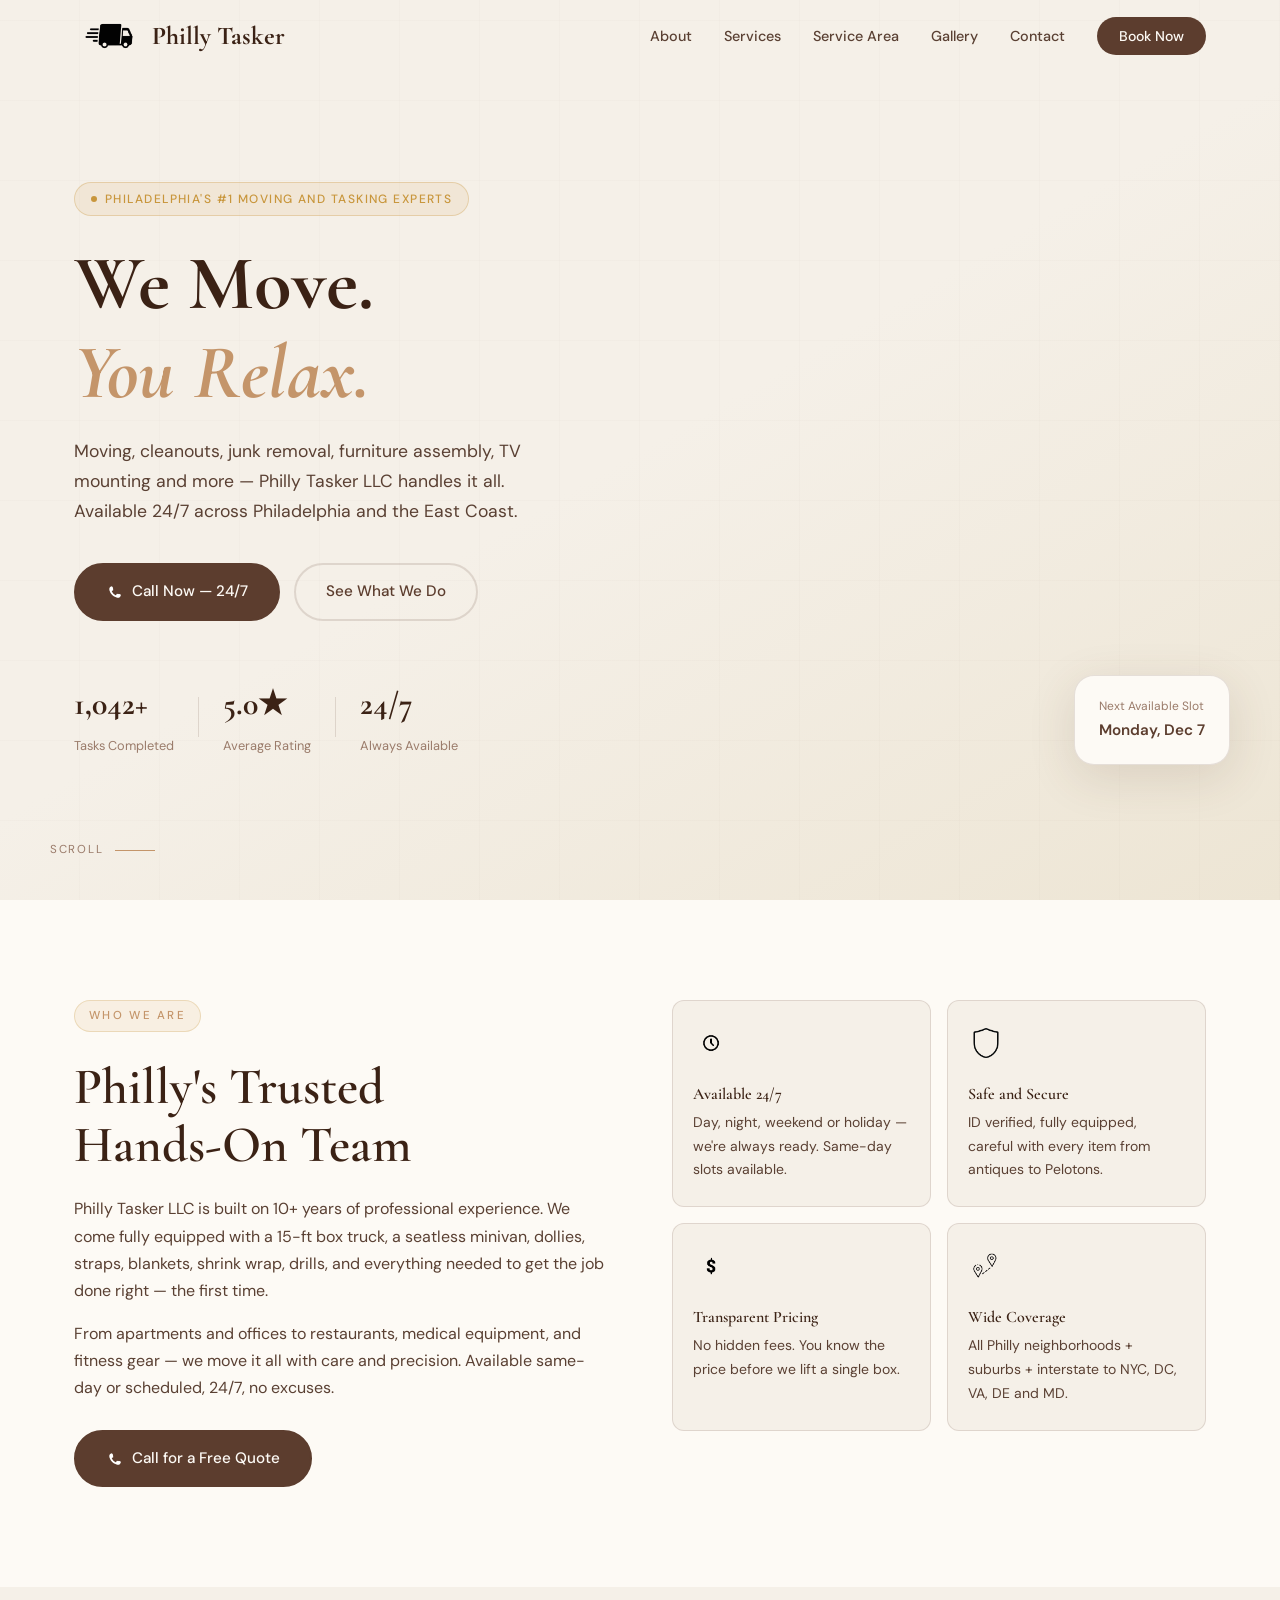
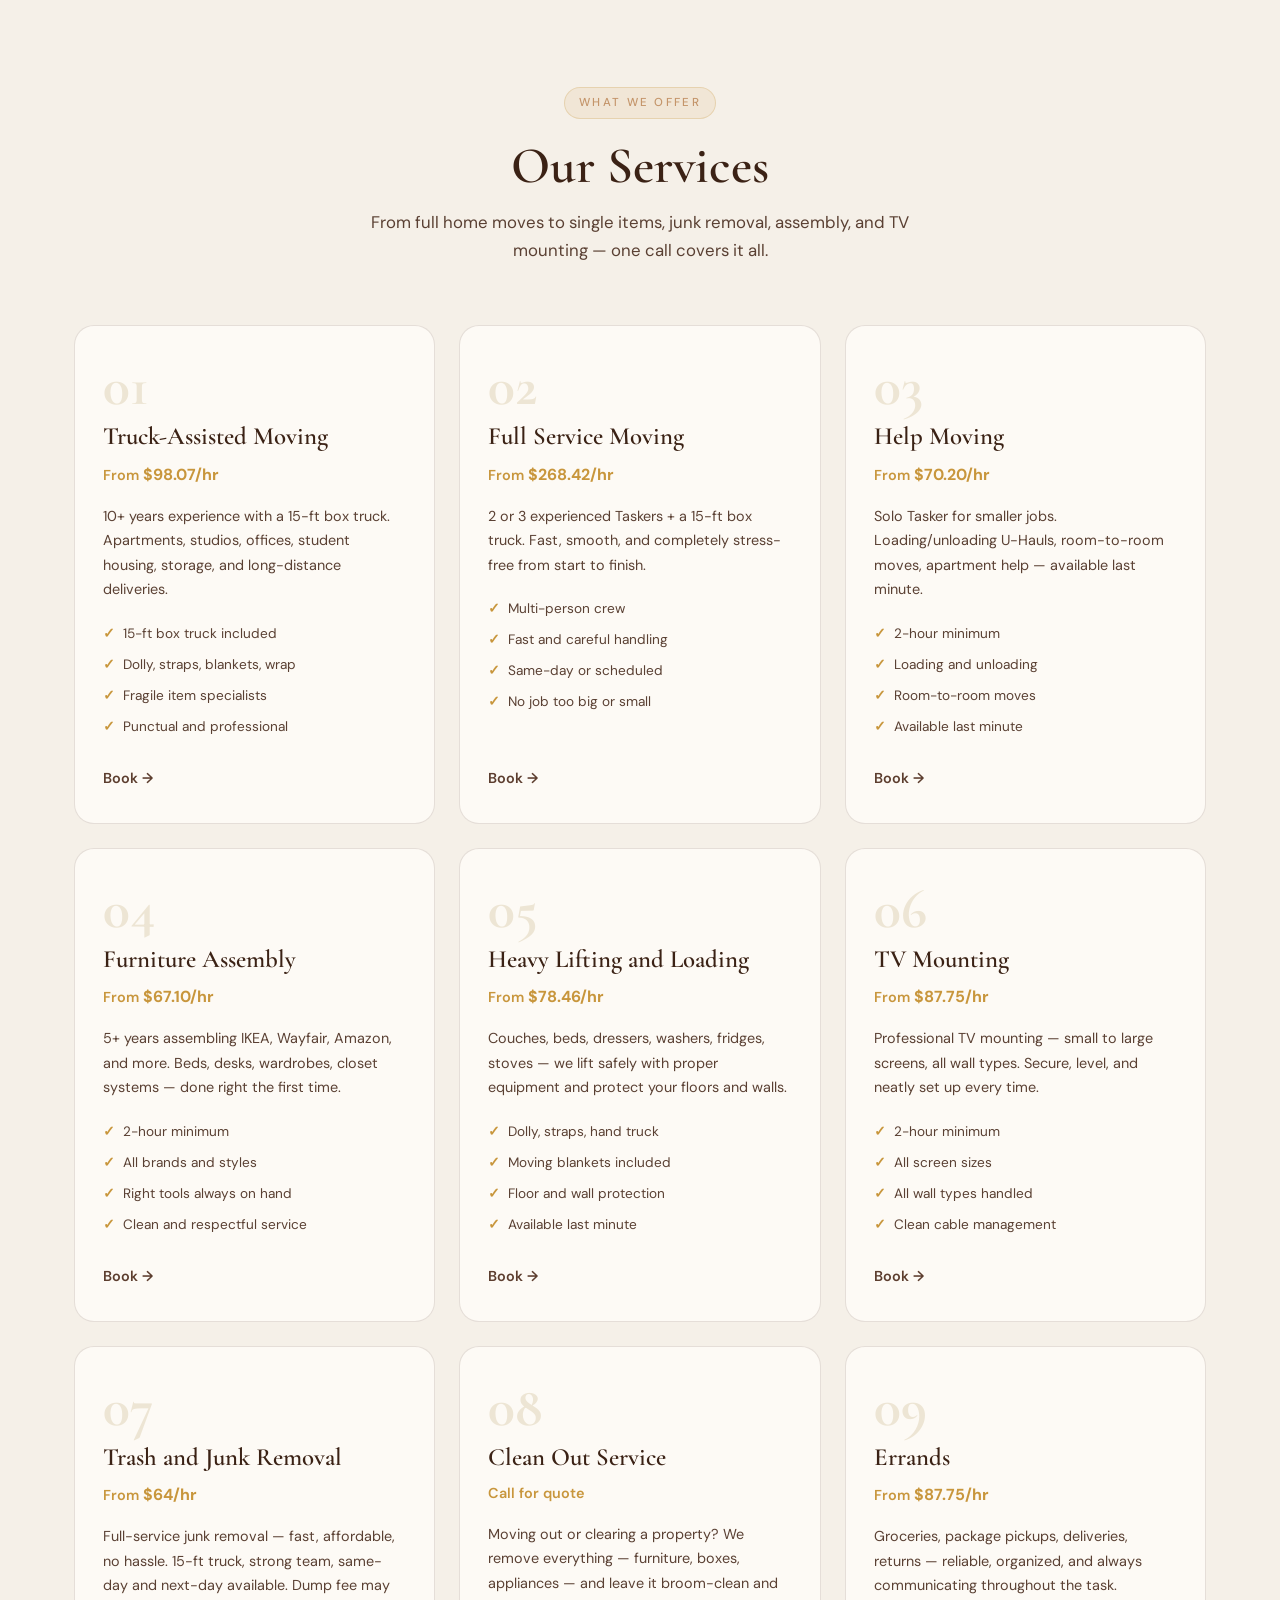
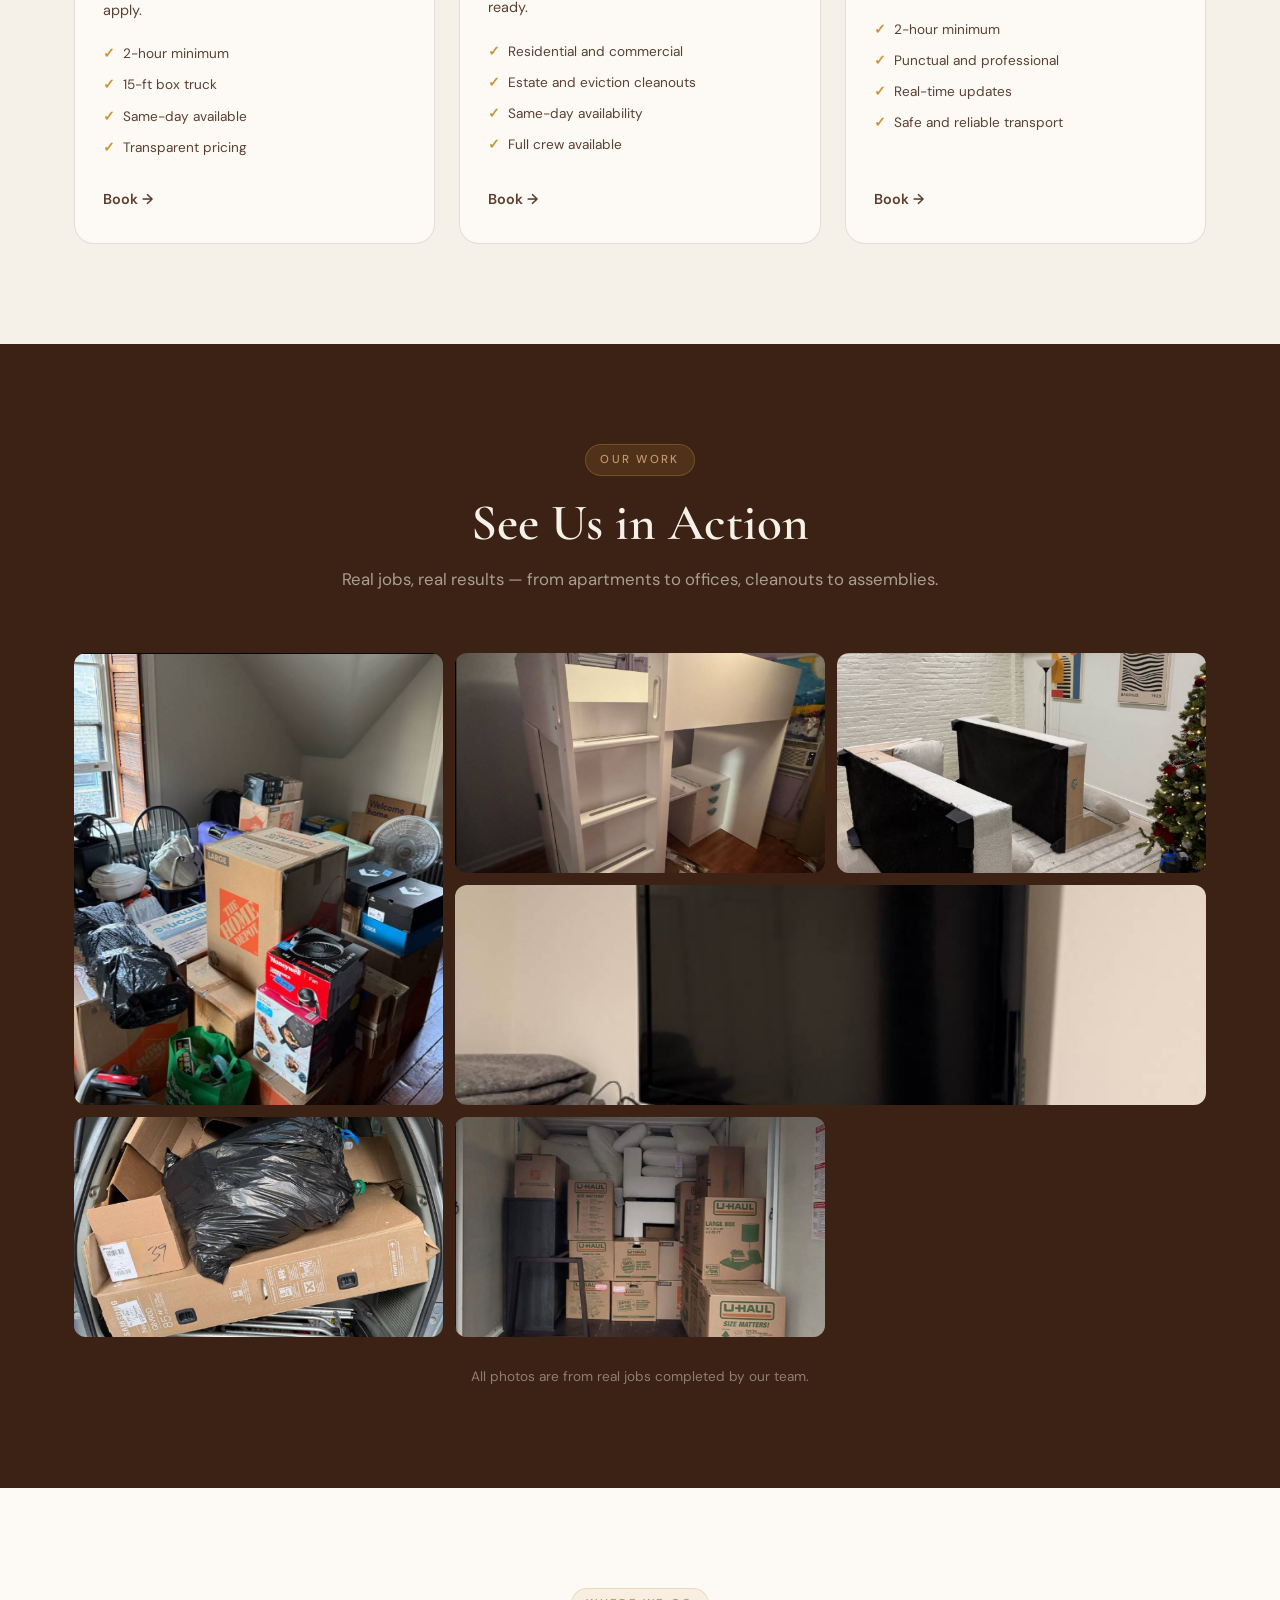
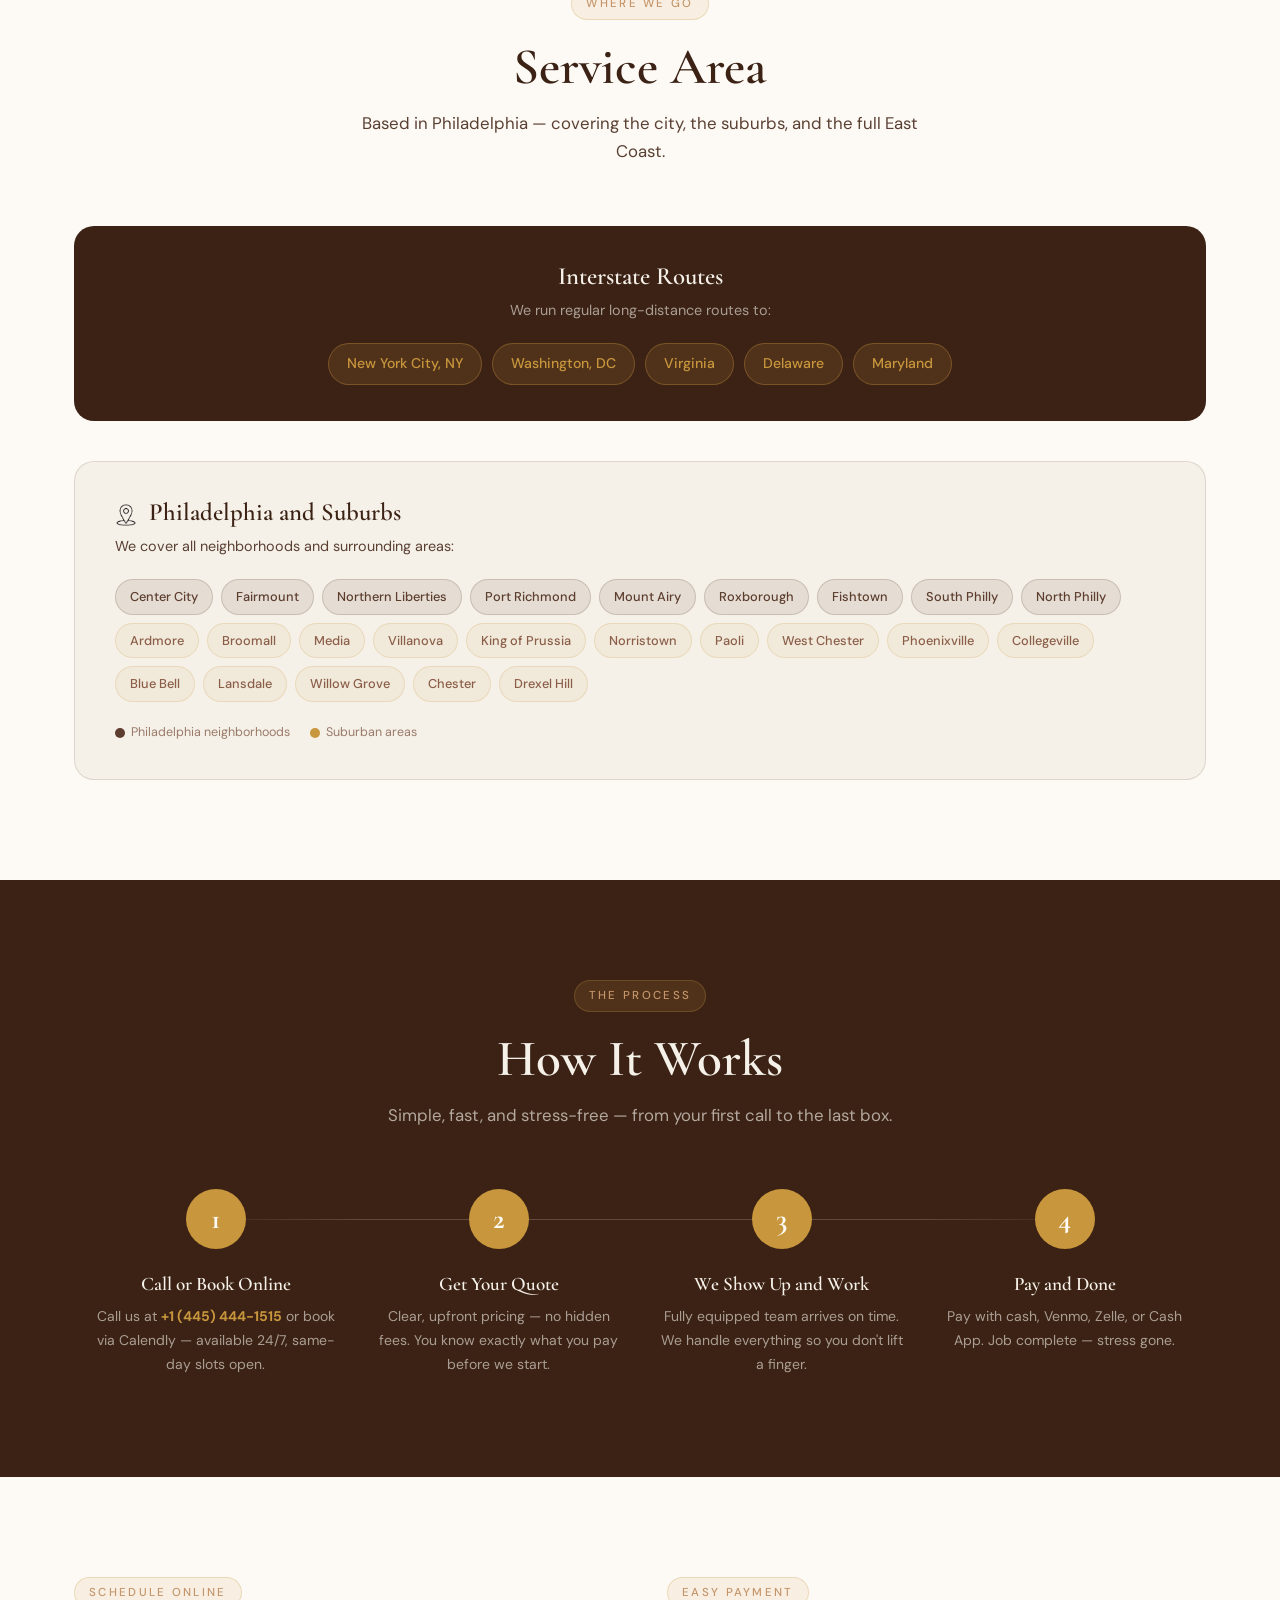
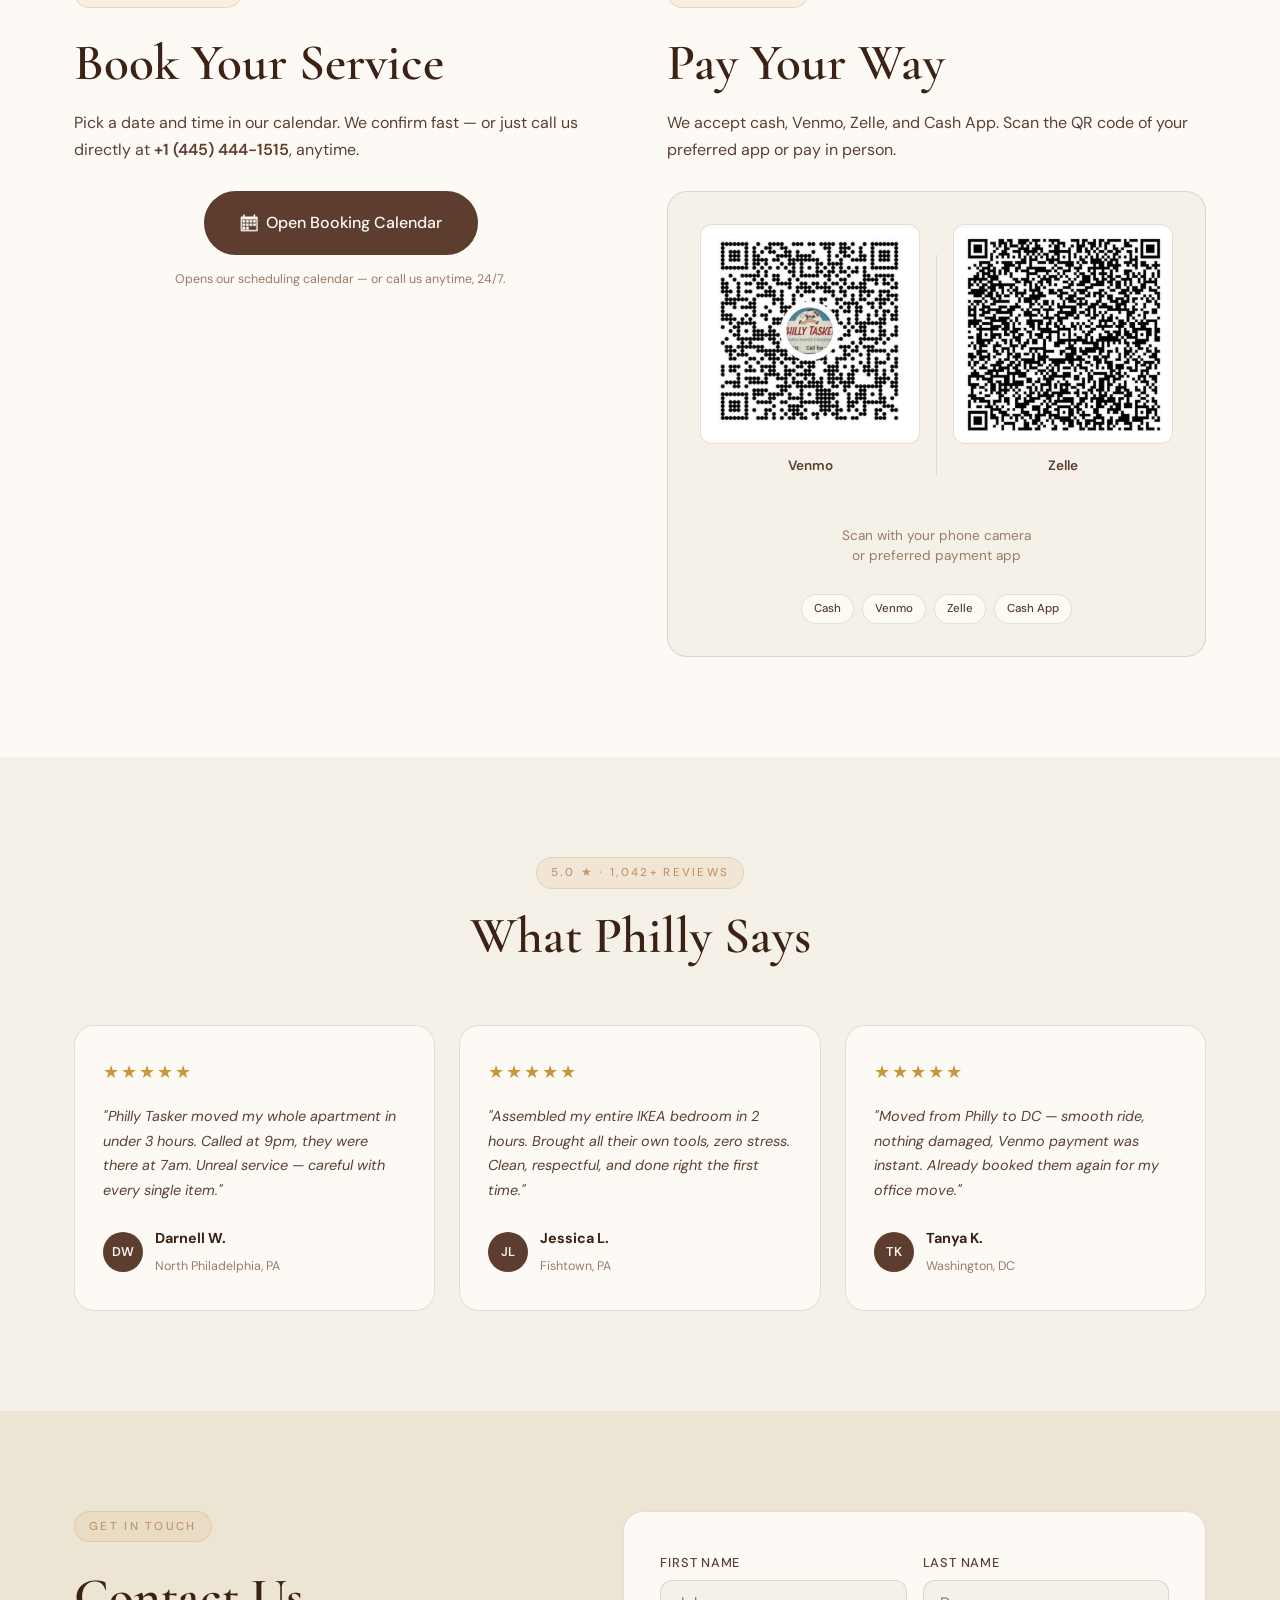
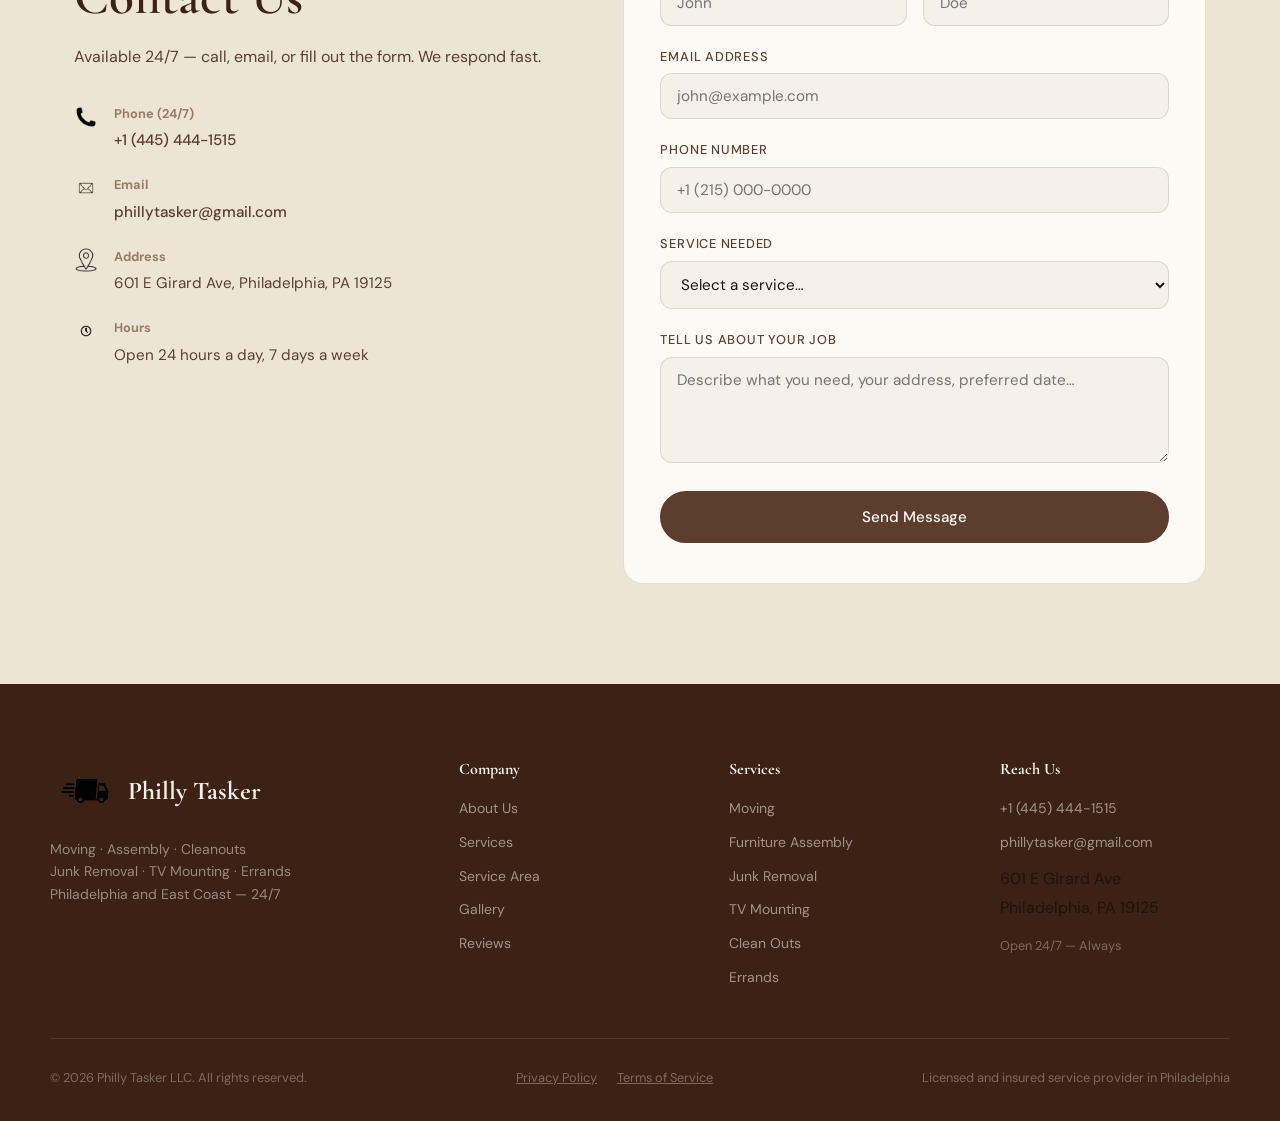
==== index.html @ 44529c7a "ajout du site" ====
<!DOCTYPE html>
<html lang="en">
<head>
  <meta charset="UTF-8" />
  <meta name="viewport" content="width=device-width, initial-scale=1.0" />

  <title>Philly Tasker LLC — Moving, Junk Removal, Assembly & Cleanouts | Philadelphia</title>

  <!-- SEO -->
  <meta name="description" content="Philly Tasker LLC provides reliable moving services, junk removal, furniture assembly, cleanouts, TV mounting and errands in Philadelphia and surrounding areas. Fast, affordable and available 24/7." />
  <meta name="keywords" content="Philadelphia moving service, junk removal, furniture assembly, movers Philadelphia, TV mounting, cleanouts, errand service, Philly Tasker" />
  <meta name="author" content="Philly Tasker LLC" />

  <!-- Mobile / SEO -->
  <meta name="robots" content="index, follow" />

  <!-- Open Graph (Facebook / WhatsApp / LinkedIn) -->
  <meta property="og:title" content="Philly Tasker LLC — Moving & Cleanout Services" />
  <meta property="og:description" content="Fast and reliable moving, junk removal, furniture assembly and cleanout services in Philadelphia. Book your service online." />
  <meta property="og:type" content="website" />
  <meta property="og:url" content="https://phillytasker.com" />
  <meta property="og:image" content="/img/preview.png" />

  <!-- Twitter Card -->
  <meta name="twitter:card" content="summary_large_image" />
  <meta name="twitter:title" content="Philly Tasker LLC — Moving Services" />
  <meta name="twitter:description" content="Book reliable moving and cleanout services in Philadelphia." />
  <meta name="twitter:image" content="/img/preview.png" />

  <!-- Favicon -->
  <link rel="icon" type="image/png" sizes="32x32" href="/img/favicon.png" />

  <!-- Fonts -->
  <link href="https://fonts.googleapis.com/css2?family=Cormorant+Garamond:wght@400;500;600;700&family=DM+Sans:wght@300;400;500&display=swap" rel="stylesheet" />

  <!-- CSS -->
  <link rel="stylesheet" href="style.css" />

  <!-- Preload (performance boost) -->
  <link rel="preload" href="style.css" as="style" />
</head>
<body>

  <!-- NAV -->
  <nav id="navbar">
    <div class="nav-inner">
      <a href="#hero" class="logo">
        <img src="/img/logo.png" alt="Philly Tasker" class="logo-img" />
        Philly Tasker
      </a>
      <ul class="nav-links">
        <li><a href="#about">About</a></li>
        <li><a href="#services">Services</a></li>
        <li><a href="#area">Service Area</a></li>
        <li><a href="#gallery">Gallery</a></li>
        <li><a href="#contact">Contact</a></li>
        <li><a href="#booking" class="btn-nav">Book Now</a></li>
      </ul>
      <button class="hamburger" id="hamburger" aria-label="Menu">
        <span></span><span></span><span></span>
      </button>
    </div>
    <div class="mobile-menu" id="mobileMenu">
      <a href="#about">About</a>
      <a href="#services">Services</a>
      <a href="#area">Service Area</a>
      <a href="#gallery">Gallery</a>
      <a href="#contact">Contact</a>
      <a href="#booking" class="btn-nav">Book Now</a>
    </div>
  </nav>

  <!-- HERO -->
  <section id="hero">
    <div class="hero-bg-lines"></div>
    <div class="hero-content">
      <span class="hero-badge">Philadelphia's #1 Moving and Tasking Experts</span>
      <h1>We Move.<br /><em>You Relax.</em></h1>
      <p class="hero-sub">Moving, cleanouts, junk removal, furniture assembly, TV mounting and more — Philly Tasker LLC handles it all. Available 24/7 across Philadelphia and the East Coast.</p>
      <div class="hero-cta">
        <a href="tel:+14454441515" class="btn-primary">
          <img src="/img/phone.png" alt="Phone" class="btn-icon" />
          Call Now — 24/7
        </a>
        <a href="#services" class="btn-ghost">See What We Do</a>
      </div>
      <div class="hero-stats">
        <div class="stat">
          <strong>1,042+</strong>
          <span>Tasks Completed</span>
        </div>
        <div class="stat-sep"></div>
        <div class="stat">
          <strong>5.0★</strong>
          <span>Average Rating</span>
        </div>
        <div class="stat-sep"></div>
        <div class="stat">
          <strong>24/7</strong>
          <span>Always Available</span>
        </div>
      </div>
    </div>
    <div class="hero-visual">
      <div class="truck-card">
        <div class="truck-info">
          <p class="truck-label">Next Available Slot</p>
          <p class="truck-date" id="nextSlot">Loading…</p>
        </div>
      </div>
    </div>
    <div class="hero-scroll">
      <span>Scroll</span>
      <div class="scroll-line"></div>
    </div>
  </section>

  <!-- ABOUT -->
  <section id="about">
    <div class="container">
      <div class="about-grid">
        <div class="about-text reveal">
          <span class="section-label">Who We Are</span>
          <h2>Philly's Trusted<br />Hands-On Team</h2>
          <p>Philly Tasker LLC is built on 10+ years of professional experience. We come fully equipped with a 15-ft box truck, a seatless minivan, dollies, straps, blankets, shrink wrap, drills, and everything needed to get the job done right — the first time.</p>
          <p>From apartments and offices to restaurants, medical equipment, and fitness gear — we move it all with care and precision. Available same-day or scheduled, 24/7, no excuses.</p>
          <a href="tel:+14454441515" class="btn-primary">
            <img src="/img/phone.png" alt="Phone" class="btn-icon" />
            Call for a Free Quote
          </a>
        </div>
        <div class="about-cards reveal">
          <div class="about-card">
            <div class="ac-icon">
              <img src="/img/time.png" alt="Available 24/7" class="ac-icon-img" />
            </div>
            <h4>Available 24/7</h4>
            <p>Day, night, weekend or holiday — we're always ready. Same-day slots available.</p>
          </div>
          <div class="about-card">
            <div class="ac-icon">
              <img src="/img/securite.png" alt="Safe & Secure" class="ac-icon-img" />
            </div>
            <h4>Safe and Secure</h4>
            <p>ID verified, fully equipped, careful with every item from antiques to Pelotons.</p>
          </div>
          <div class="about-card">
            <div class="ac-icon">
              <img src="/img/money.png" alt="Fair Pricing" class="ac-icon-img" />
            </div>
            <h4>Transparent Pricing</h4>
            <p>No hidden fees. You know the price before we lift a single box.</p>
          </div>
          <div class="about-card">
            <div class="ac-icon">
              <img src="/img/map.png" alt="Service Area" class="ac-icon-img" />
            </div>
            <h4>Wide Coverage</h4>
            <p>All Philly neighborhoods + suburbs + interstate to NYC, DC, VA, DE and MD.</p>
          </div>
        </div>
      </div>
    </div>
  </section>

  <!-- SERVICES -->
  <section id="services">
    <div class="container">
      <div class="section-header reveal">
        <span class="section-label">What We Offer</span>
        <h2>Our Services</h2>
        <p>From full home moves to single items, junk removal, assembly, and TV mounting — one call covers it all.</p>
      </div>
      <div class="services-grid">

        <div class="service-card reveal">
          <div class="sc-num">01</div>
          <h3>Truck-Assisted Moving</h3>
          <p class="sc-price">From <strong>$98.07/hr</strong></p>
          <p>10+ years experience with a 15-ft box truck. Apartments, studios, offices, student housing, storage, and long-distance deliveries.</p>
          <ul>
            <li>15-ft box truck included</li>
            <li>Dolly, straps, blankets, wrap</li>
            <li>Fragile item specialists</li>
            <li>Punctual and professional</li>
          </ul>
          <a href="#booking" class="service-link">Book →</a>
        </div>

        <div class="service-card reveal">
          <div class="sc-num">02</div>
          <h3>Full Service Moving</h3>
          <p class="sc-price">From <strong>$268.42/hr</strong></p>
          <p>2 or 3 experienced Taskers + a 15-ft box truck. Fast, smooth, and completely stress-free from start to finish.</p>
          <ul>
            <li>Multi-person crew</li>
            <li>Fast and careful handling</li>
            <li>Same-day or scheduled</li>
            <li>No job too big or small</li>
          </ul>
          <a href="#booking" class="service-link">Book →</a>
        </div>

        <div class="service-card reveal">
          <div class="sc-num">03</div>
          <h3>Help Moving</h3>
          <p class="sc-price">From <strong>$70.20/hr</strong></p>
          <p>Solo Tasker for smaller jobs. Loading/unloading U-Hauls, room-to-room moves, apartment help — available last minute.</p>
          <ul>
            <li>2-hour minimum</li>
            <li>Loading and unloading</li>
            <li>Room-to-room moves</li>
            <li>Available last minute</li>
          </ul>
          <a href="#booking" class="service-link">Book →</a>
        </div>

        <div class="service-card reveal">
          <div class="sc-num">04</div>
          <h3>Furniture Assembly</h3>
          <p class="sc-price">From <strong>$67.10/hr</strong></p>
          <p>5+ years assembling IKEA, Wayfair, Amazon, and more. Beds, desks, wardrobes, closet systems — done right the first time.</p>
          <ul>
            <li>2-hour minimum</li>
            <li>All brands and styles</li>
            <li>Right tools always on hand</li>
            <li>Clean and respectful service</li>
          </ul>
          <a href="#booking" class="service-link">Book →</a>
        </div>

        <div class="service-card reveal">
          <div class="sc-num">05</div>
          <h3>Heavy Lifting and Loading</h3>
          <p class="sc-price">From <strong>$78.46/hr</strong></p>
          <p>Couches, beds, dressers, washers, fridges, stoves — we lift safely with proper equipment and protect your floors and walls.</p>
          <ul>
            <li>Dolly, straps, hand truck</li>
            <li>Moving blankets included</li>
            <li>Floor and wall protection</li>
            <li>Available last minute</li>
          </ul>
          <a href="#booking" class="service-link">Book →</a>
        </div>

        <div class="service-card reveal">
          <div class="sc-num">06</div>
          <h3>TV Mounting</h3>
          <p class="sc-price">From <strong>$87.75/hr</strong></p>
          <p>Professional TV mounting — small to large screens, all wall types. Secure, level, and neatly set up every time.</p>
          <ul>
            <li>2-hour minimum</li>
            <li>All screen sizes</li>
            <li>All wall types handled</li>
            <li>Clean cable management</li>
          </ul>
          <a href="#booking" class="service-link">Book →</a>
        </div>

        <div class="service-card reveal">
          <div class="sc-num">07</div>
          <h3>Trash and Junk Removal</h3>
          <p class="sc-price">From <strong>$64/hr</strong></p>
          <p>Full-service junk removal — fast, affordable, no hassle. 15-ft truck, strong team, same-day and next-day available. Dump fee may apply.</p>
          <ul>
            <li>2-hour minimum</li>
            <li>15-ft box truck</li>
            <li>Same-day available</li>
            <li>Transparent pricing</li>
          </ul>
          <a href="#booking" class="service-link">Book →</a>
        </div>

        <div class="service-card reveal">
          <div class="sc-num">08</div>
          <h3>Clean Out Service</h3>
          <p class="sc-price">Call for quote</p>
          <p>Moving out or clearing a property? We remove everything — furniture, boxes, appliances — and leave it broom-clean and ready.</p>
          <ul>
            <li>Residential and commercial</li>
            <li>Estate and eviction cleanouts</li>
            <li>Same-day availability</li>
            <li>Full crew available</li>
          </ul>
          <a href="#booking" class="service-link">Book →</a>
        </div>

        <div class="service-card reveal">
          <div class="sc-num">09</div>
          <h3>Errands</h3>
          <p class="sc-price">From <strong>$87.75/hr</strong></p>
          <p>Groceries, package pickups, deliveries, returns — reliable, organized, and always communicating throughout the task.</p>
          <ul>
            <li>2-hour minimum</li>
            <li>Punctual and professional</li>
            <li>Real-time updates</li>
            <li>Safe and reliable transport</li>
          </ul>
          <a href="#booking" class="service-link">Book →</a>
        </div>

      </div>
    </div>
  </section>

  <!-- GALLERY -->
  <section id="gallery">
    <div class="container">
      <div class="section-header reveal">
        <span class="section-label">Our Work</span>
        <h2>See Us in Action</h2>
        <p>Real jobs, real results — from apartments to offices, cleanouts to assemblies.</p>
      </div>
      <div class="gallery-grid">
        <div class="gallery-item reveal tall">
          <img src="/img/home.png" alt="Full Home Move" loading="lazy" />
          <div class="gallery-overlay"><span>Full Home Move</span></div>
        </div>
        <div class="gallery-item reveal">
          <img src="/img/ass.png" alt="Furniture Assembly" loading="lazy" />
          <div class="gallery-overlay"><span>Furniture Assembly</span></div>
        </div>
        <div class="gallery-item reveal">
          <img src="/img/boxmove.png" alt="Junk Removal" loading="lazy" />
          <div class="gallery-overlay"><span>Furniture Assembly</span></div>
        </div>
        <div class="gallery-item reveal wide">
          <img src="/img/tv.png" alt="Box Truck Move" loading="lazy" />
          <div class="gallery-overlay"><span>TV Mounting</span></div>
        </div>
        <div class="gallery-item reveal">
          <img src="/img/move.png" alt="TV Mounting" loading="lazy" />
          <div class="gallery-overlay"><span>Junk Removal</span></div>
        </div>
        <div class="gallery-item reveal">
          <img src="/img/box2.png" alt="Clean Out" loading="lazy" />
          <div class="gallery-overlay"><span>Full Home Move</span></div>
        </div>
      </div>
      <p class="gallery-note reveal">All photos are from real jobs completed by our team.</p>
    </div>
  </section>

  <!-- SERVICE AREA -->
  <section id="area">
    <div class="container">
      <div class="section-header reveal">
        <span class="section-label">Where We Go</span>
        <h2>Service Area</h2>
        <p>Based in Philadelphia — covering the city, the suburbs, and the full East Coast.</p>
      </div>

      <!-- Interstate -->
      <div class="area-top reveal">
        <div class="area-interstate">
          <h3>Interstate Routes</h3>
          <p>We run regular long-distance routes to:</p>
          <div class="interstate-badges">
            <span class="ibadge">
              New York City, NY
            </span>
            <span class="ibadge">
              Washington, DC
            </span>
            <span class="ibadge">
              Virginia
            </span>
            <span class="ibadge">
              Delaware
            </span>
            <span class="ibadge">
              Maryland
            </span>
          </div>
        </div>
      </div>

      <!-- Local area -->
      <div class="area-local reveal">
        <h3>
          <img src="/img/local.png" alt="Philadelphia" class="area-local-icon" />
          Philadelphia and Suburbs
        </h3>
        <p>We cover all neighborhoods and surrounding areas:</p>
        <div class="area-tags">
          <span class="atag philly">Center City</span>
          <span class="atag philly">Fairmount</span>
          <span class="atag philly">Northern Liberties</span>
          <span class="atag philly">Port Richmond</span>
          <span class="atag philly">Mount Airy</span>
          <span class="atag philly">Roxborough</span>
          <span class="atag philly">Fishtown</span>
          <span class="atag philly">South Philly</span>
          <span class="atag philly">North Philly</span>
          <span class="atag suburb">Ardmore</span>
          <span class="atag suburb">Broomall</span>
          <span class="atag suburb">Media</span>
          <span class="atag suburb">Villanova</span>
          <span class="atag suburb">King of Prussia</span>
          <span class="atag suburb">Norristown</span>
          <span class="atag suburb">Paoli</span>
          <span class="atag suburb">West Chester</span>
          <span class="atag suburb">Phoenixville</span>
          <span class="atag suburb">Collegeville</span>
          <span class="atag suburb">Blue Bell</span>
          <span class="atag suburb">Lansdale</span>
          <span class="atag suburb">Willow Grove</span>
          <span class="atag suburb">Chester</span>
          <span class="atag suburb">Drexel Hill</span>
        </div>
        <div class="area-legend">
          <span><span class="dot philly"></span> Philadelphia neighborhoods</span>
          <span><span class="dot suburb"></span> Suburban areas</span>
        </div>
      </div>

    </div>
  </section>

  <!-- HOW IT WORKS -->
  <section id="how">
    <div class="container">
      <div class="section-header reveal">
        <span class="section-label">The Process</span>
        <h2>How It Works</h2>
        <p>Simple, fast, and stress-free — from your first call to the last box.</p>
      </div>
      <div class="steps">
        <div class="step reveal">
          <div class="step-num">1</div>
          <h4>Call or Book Online</h4>
          <p>Call us at <strong style="color:var(--gold);">+1 (445) 444-1515</strong> or book via Calendly — available 24/7, same-day slots open.</p>
        </div>
        <div class="step reveal">
          <div class="step-num">2</div>
          <h4>Get Your Quote</h4>
          <p>Clear, upfront pricing — no hidden fees. You know exactly what you pay before we start.</p>
        </div>
        <div class="step reveal">
          <div class="step-num">3</div>
          <h4>We Show Up and Work</h4>
          <p>Fully equipped team arrives on time. We handle everything so you don't lift a finger.</p>
        </div>
        <div class="step reveal">
          <div class="step-num">4</div>
          <h4>Pay and Done</h4>
          <p>Pay with cash, Venmo, Zelle, or Cash App. Job complete — stress gone.</p>
        </div>
      </div>
    </div>
  </section>

  <!-- BOOKING -->
  <section id="booking">
    <div class="container">
      <div class="booking-grid">
        <div class="booking-block reveal">
          <span class="section-label">Schedule Online</span>
          <h2>Book Your Service</h2>
          <p>Pick a date and time in our calendar. We confirm fast — or just call us directly at <a href="tel:+14454441515" style="color:var(--brown);font-weight:600;">+1 (445) 444-1515</a>, anytime.</p>
          <div class="calendly-wrapper">
            <a href="https://calendly.com/phillytasker" target="_blank" class="btn-primary calendly-btn">
              <img src="/img/calender.png" alt="Calendar" class="btn-icon" />
              Open Booking Calendar
            </a>
            <p class="calendly-note">Opens our scheduling calendar — or call us anytime, 24/7.</p>
          </div>
        </div>
        <div class="booking-block reveal">
          <span class="section-label">Easy Payment</span>
          <h2>Pay Your Way</h2>
          <p>We accept cash, Venmo, Zelle, and Cash App. Scan the QR code of your preferred app or pay in person.</p>
          <div class="qr-card">
            <div class="qr-double">
              <div class="qr-item">
                <div class="qr-placeholder">
                  <img src="/img/qrcode1.png" alt="Venmo QR Code" />
                </div>
                <p class="qr-label">Venmo</p>
              </div>
              <div class="qr-divider"></div>
              <div class="qr-item">
                <div class="qr-placeholder">
                  <img src="/img/qrcode2.png" alt="Zelle QR Code" />
                </div>
                <p class="qr-label">Zelle</p>
              </div>
            </div>
            <p class="qr-caption">Scan with your phone camera<br />or preferred payment app</p>
            <div class="payment-icons">
              <span class="pi">Cash</span>
              <span class="pi">Venmo</span>
              <span class="pi">Zelle</span>
              <span class="pi">Cash App</span>
            </div>
          </div>
        </div>
      </div>
    </div>
  </section>

  <!-- TESTIMONIALS -->
  <section id="testimonials">
    <div class="container">
      <div class="section-header reveal">
        <span class="section-label">5.0 ★ · 1,042+ Reviews</span>
        <h2>What Philly Says</h2>
      </div>
      <div class="testi-grid">
        <div class="testi-card reveal">
          <div class="stars">★★★★★</div>
          <p>"Philly Tasker moved my whole apartment in under 3 hours. Called at 9pm, they were there at 7am. Unreal service — careful with every single item."</p>
          <div class="testi-author">
            <div class="avatar">DW</div>
            <div><strong>Darnell W.</strong><span>North Philadelphia, PA</span></div>
          </div>
        </div>
        <div class="testi-card reveal">
          <div class="stars">★★★★★</div>
          <p>"Assembled my entire IKEA bedroom in 2 hours. Brought all their own tools, zero stress. Clean, respectful, and done right the first time."</p>
          <div class="testi-author">
            <div class="avatar">JL</div>
            <div><strong>Jessica L.</strong><span>Fishtown, PA</span></div>
          </div>
        </div>
        <div class="testi-card reveal">
          <div class="stars">★★★★★</div>
          <p>"Moved from Philly to DC — smooth ride, nothing damaged, Venmo payment was instant. Already booked them again for my office move."</p>
          <div class="testi-author">
            <div class="avatar">TK</div>
            <div><strong>Tanya K.</strong><span>Washington, DC</span></div>
          </div>
        </div>
      </div>
    </div>
  </section>

  <!-- CONTACT -->
  <section id="contact">
    <div class="container">
      <div class="contact-grid">
        <div class="contact-info reveal">
          <span class="section-label">Get In Touch</span>
          <h2>Contact Us</h2>
          <p>Available 24/7 — call, email, or fill out the form. We respond fast.</p>
          <div class="contact-details">
            <div class="cd-item">
              <span class="cd-icon">
                <img src="/img/phone2.png" alt="Phone" class="cd-icon-img" />
              </span>
              <div>
                <strong>Phone (24/7)</strong>
                <a href="tel:+14454441515">+1 (445) 444-1515</a>
              </div>
            </div>
            <div class="cd-item">
              <span class="cd-icon">
                <img src="/img/mail.png" alt="Email" class="cd-icon-img" />
              </span>
              <div>
                <strong>Email</strong>
                <a href="mailto:phillytasker@gmail.com">phillytasker@gmail.com</a>
              </div>
            </div>
            <div class="cd-item">
              <span class="cd-icon">
                <img src="/img/local.png" alt="Address" class="cd-icon-img" />
              </span>
              <div>
                <strong>Address</strong>
                <span>601 E Girard Ave, Philadelphia, PA 19125</span>
              </div>
            </div>
            <div class="cd-item">
              <span class="cd-icon">
                <img src="/img/time.png" alt="Hours" class="cd-icon-img" />
              </span>
              <div>
                <strong>Hours</strong>
                <span>Open 24 hours a day, 7 days a week</span>
              </div>
            </div>
          </div>
        </div>
        <div class="contact-form reveal">
          <form id="contactForm" novalidate>
            <div class="form-row">
              <div class="form-group">
                <label for="fname">First Name</label>
                <input type="text" id="fname" placeholder="John" required />
              </div>
              <div class="form-group">
                <label for="lname">Last Name</label>
                <input type="text" id="lname" placeholder="Doe" required />
              </div>
            </div>
            <div class="form-group">
              <label for="email">Email Address</label>
              <input type="email" id="email" placeholder="john@example.com" required />
            </div>
            <div class="form-group">
              <label for="phone">Phone Number</label>
              <input type="tel" id="phone" placeholder="+1 (215) 000-0000" />
            </div>
            <div class="form-group">
              <label for="service">Service Needed</label>
              <select id="service">
                <option value="">Select a service…</option>
                <option>Truck-Assisted Moving</option>
                <option>Full Service Moving</option>
                <option>Help Moving</option>
                <option>Furniture Assembly</option>
                <option>Heavy Lifting and Loading</option>
                <option>TV Mounting</option>
                <option>Trash and Junk Removal</option>
                <option>Clean Out Service</option>
                <option>Errands</option>
              </select>
            </div>
            <div class="form-group">
              <label for="message">Tell Us About Your Job</label>
              <textarea id="message" rows="4" placeholder="Describe what you need, your address, preferred date…"></textarea>
            </div>
            <button type="submit" class="btn-primary btn-full">Send Message</button>
            <p class="form-success" id="formSuccess">✔ Message sent! We'll be in touch very soon.</p>
          </form>
        </div>
      </div>
    </div>
  </section>

  <!-- FOOTER -->
  <footer id="footer">
    <div class="footer-inner">
      <div class="footer-brand">
        <a href="#hero" class="logo">
          <img src="/img/logo.png" alt="Philly Tasker" class="logo-img" />
          Philly Tasker
        </a>
        <p>Moving · Assembly · Cleanouts<br />Junk Removal · TV Mounting · Errands<br />Philadelphia and East Coast — 24/7</p>
      </div>
      <div class="footer-links">
        <h5>Company</h5>
        <a href="#about">About Us</a>
        <a href="#services">Services</a>
        <a href="#area">Service Area</a>
        <a href="#gallery">Gallery</a>
        <a href="#testimonials">Reviews</a>
      </div>
      <div class="footer-links">
        <h5>Services</h5>
        <a href="#services">Moving</a>
        <a href="#services">Furniture Assembly</a>
        <a href="#services">Junk Removal</a>
        <a href="#services">TV Mounting</a>
        <a href="#services">Clean Outs</a>
        <a href="#services">Errands</a>
      </div>
      <div class="footer-contact">
        <h5>Reach Us</h5>
        <a href="tel:+14454441515">+1 (445) 444-1515</a>
        <a href="mailto:phillytasker@gmail.com">phillytasker@gmail.com</a>
        <div class="footer-address">
          <span>601 E Girard Ave</span>
          <span>Philadelphia, PA 19125</span>
        </div>
        <p style="margin-top:4px;">Open 24/7 — Always</p>
      </div>
    </div>
    <div class="footer-bottom">
      <p>&copy; 2026 Philly Tasker LLC. All rights reserved.</p>

      <div class="footer-legal">
        <a href="/privacy.html">Privacy Policy</a>
        <a href="/terms.html">Terms of Service</a>
      </div>

      <p class="footer-legal-note">
        Licensed and insured service provider in Philadelphia
      </p>
    </div>
  </footer>

  <script src="app.js"></script>
</body>
</html>
---- style.css ----
/* ===========================
   CargoLux — style.css
   Palette: Cream / Warm Brown / Modern
   =========================== */

/* ─── RESET & BASE ─── */
*, *::before, *::after { box-sizing: border-box; margin: 0; padding: 0; }

:root {
  --cream:       #F5F0E8;
  --cream-dark:  #EDE5D4;
  --cream-mid:   #E8DFC9;
  --brown:       #5C3D2E;
  --brown-dark:  #3B2215;
  --brown-mid:   #8B5E4A;
  --brown-light: #C4956A;
  --gold:        #C8963C;
  --white:       #FDFAF5;
  --text-dark:   #1E1410;
  --text-mid:    #5A4033;
  --text-light:  #9A7B6A;
  --border:      rgba(92, 61, 46, 0.15);
  --font-head:   'Cormorant Garamond', Georgia, serif;
  --font-body:   'DM Sans', sans-serif;
  --radius:      12px;
  --radius-lg:   20px;
  --shadow:      0 4px 32px rgba(92, 61, 46, 0.08);
  --shadow-lg:   0 12px 48px rgba(92, 61, 46, 0.14);
  --transition:  0.35s cubic-bezier(0.4, 0, 0.2, 1);
}

html { scroll-behavior: smooth; }

body {
  font-family: var(--font-body);
  background: var(--cream);
  color: var(--text-dark);
  font-size: 16px;
  line-height: 1.7;
  overflow-x: hidden;
}

/* ─── TYPOGRAPHY ─── */
h1, h2, h3, h4 {
  font-family: var(--font-head);
  color: var(--brown-dark);
  line-height: 1.15;
}
h1 { font-size: clamp(3rem, 6vw, 5.5rem); font-weight: 700; }
h2 { font-size: clamp(2rem, 4vw, 3.2rem); font-weight: 600; }
h3 { font-size: 1.55rem; font-weight: 600; }
h4 { font-size: 1.2rem; font-weight: 600; }
em { font-style: italic; color: var(--brown-light); }
p { color: var(--text-mid); }
a { text-decoration: none; color: inherit; }

/* ─── UTILITIES ─── */
.container {
  max-width: 1180px;
  margin: 0 auto;
  padding: 0 24px;
}

section {
  padding: 100px 0;
}

.section-label {
  display: inline-block;
  font-family: var(--font-body);
  font-size: 0.72rem;
  font-weight: 500;
  letter-spacing: 0.2em;
  text-transform: uppercase;
  color: var(--brown-light);
  background: rgba(200, 150, 60, 0.1);
  border: 1px solid rgba(200, 150, 60, 0.25);
  border-radius: 100px;
  padding: 5px 14px;
  margin-bottom: 18px;
}

.section-header {
  text-align: center;
  max-width: 600px;
  margin: 0 auto 60px;
}
.section-header p { margin-top: 12px; font-size: 1.05rem; }

/* ─── BUTTONS ─── */
.btn-primary {
  display: inline-flex;
  align-items: center;
  gap: 8px;
  background: var(--brown);
  color: var(--white);
  padding: 14px 30px;
  border-radius: 100px;
  font-family: var(--font-body);
  font-weight: 500;
  font-size: 0.95rem;
  border: 2px solid var(--brown);
  cursor: pointer;
  transition: var(--transition);
}
.btn-primary:hover {
  background: var(--brown-dark);
  border-color: var(--brown-dark);
  transform: translateY(-2px);
  box-shadow: var(--shadow-lg);
}

.btn-ghost {
  display: inline-flex;
  align-items: center;
  gap: 8px;
  background: transparent;
  color: var(--brown);
  padding: 14px 30px;
  border-radius: 100px;
  font-weight: 500;
  font-size: 0.95rem;
  border: 2px solid var(--border);
  transition: var(--transition);
}
.btn-ghost:hover {
  border-color: var(--brown);
  background: rgba(92, 61, 46, 0.06);
}

.btn-full { width: 100%; justify-content: center; }

/* ─── REVEAL ANIMATION ─── */
.reveal {
  opacity: 0;
  transform: translateY(28px);
  transition: opacity 0.65s ease, transform 0.65s ease;
}
.reveal.visible {
  opacity: 1;
  transform: none;
}

/* ─── NAVBAR ─── */
#navbar {
  position: fixed;
  top: 0; left: 0; right: 0;
  z-index: 1000;
  background: transparent;
  transition: background var(--transition), box-shadow var(--transition);
}
#navbar.scrolled {
  background: rgba(245, 240, 232, 0.95);
  backdrop-filter: blur(12px);
  box-shadow: 0 1px 0 var(--border);
}
.nav-inner {
  max-width: 1180px;
  margin: 0 auto;
  padding: 0 24px;
  height: 72px;
  display: flex;
  align-items: center;
  justify-content: space-between;
}
.logo {
  font-family: var(--font-head);
  font-size: 1.6rem;
  font-weight: 700;
  color: var(--brown-dark);
  display: flex;
  align-items: center;
  gap: 8px;
}
.logo-icon {
  color: var(--gold);
  font-size: 1.1rem;
}
.nav-links {
  display: flex;
  list-style: none;
  align-items: center;
  gap: 32px;
}
.nav-links a {
  font-size: 0.9rem;
  font-weight: 500;
  color: var(--text-mid);
  transition: color 0.2s;
}
.nav-links a:hover { color: var(--brown); }
.btn-nav {
  background: var(--brown) !important;
  color: var(--white) !important;
  padding: 10px 22px;
  border-radius: 100px;
  font-size: 0.88rem !important;
  transition: var(--transition) !important;
}
.btn-nav:hover { background: var(--brown-dark) !important; }

.hamburger {
  display: none;
  flex-direction: column;
  gap: 5px;
  background: none;
  border: none;
  cursor: pointer;
  padding: 4px;
}
.hamburger span {
  display: block;
  width: 22px;
  height: 2px;
  background: var(--brown);
  border-radius: 2px;
  transition: var(--transition);
}

.mobile-menu {
  display: none;
  flex-direction: column;
  gap: 0;
  background: var(--white);
  border-top: 1px solid var(--border);
  padding: 12px 24px 20px;
}
.mobile-menu a {
  font-size: 0.95rem;
  font-weight: 500;
  color: var(--text-mid);
  padding: 10px 0;
  border-bottom: 1px solid var(--border);
}
.mobile-menu a:last-child { border-bottom: none; }
.mobile-menu .btn-nav {
  margin-top: 8px;
  text-align: center;
}

/* ─── HERO ─── */
#hero {
  min-height: 100vh;
  background: linear-gradient(150deg, var(--cream) 50%, var(--cream-dark) 100%);
  display: flex;
  align-items: center;
  padding: 120px 24px 80px;
  position: relative;
  overflow: hidden;
}
.hero-bg-lines {
  position: absolute;
  inset: 0;
  background-image:
    repeating-linear-gradient(0deg, transparent, transparent 79px, rgba(92,61,46,0.04) 80px),
    repeating-linear-gradient(90deg, transparent, transparent 79px, rgba(92,61,46,0.04) 80px);
  pointer-events: none;
}
.hero-content {
  max-width: 620px;
  margin: 0 auto 0 max(24px, calc(50vw - 590px));
  position: relative;
  z-index: 1;
}
.hero-badge {
  display: inline-flex;
  align-items: center;
  gap: 8px;
  font-size: 0.75rem;
  font-weight: 500;
  letter-spacing: 0.12em;
  text-transform: uppercase;
  color: var(--gold);
  background: rgba(200, 150, 60, 0.1);
  border: 1px solid rgba(200, 150, 60, 0.3);
  border-radius: 100px;
  padding: 6px 16px;
  margin-bottom: 24px;
}
.hero-badge::before {
  content: '';
  width: 6px; height: 6px;
  background: var(--gold);
  border-radius: 50%;
}
#hero h1 {
  margin-bottom: 20px;
  animation: fadeUp 0.8s ease both;
}
.hero-sub {
  font-size: 1.1rem;
  max-width: 500px;
  margin-bottom: 36px;
  animation: fadeUp 0.9s 0.1s ease both;
}
.hero-cta {
  display: flex;
  flex-wrap: wrap;
  gap: 14px;
  margin-bottom: 56px;
  animation: fadeUp 1s 0.2s ease both;
}
.hero-stats {
  display: flex;
  align-items: center;
  gap: 24px;
  animation: fadeUp 1s 0.3s ease both;
}
.stat strong {
  display: block;
  font-family: var(--font-head);
  font-size: 2rem;
  font-weight: 700;
  color: var(--brown-dark);
}
.stat span { font-size: 0.8rem; color: var(--text-light); }
.stat-sep { width: 1px; height: 40px; background: var(--border); }

.hero-visual {
  position: absolute;
  right: max(24px, calc(50vw - 590px));
  bottom: 15%;
  z-index: 1;
  animation: fadeUp 1s 0.4s ease both;
}
.truck-card {
  background: var(--white);
  border: 1px solid var(--border);
  border-radius: var(--radius-lg);
  padding: 20px 24px;
  display: flex;
  align-items: center;
  gap: 16px;
  box-shadow: var(--shadow-lg);
}
.truck-icon { font-size: 2rem; }
.truck-label { font-size: 0.75rem; color: var(--text-light); margin-bottom: 2px; }
.truck-date { font-weight: 600; color: var(--brown); font-size: 0.95rem; }

.hero-scroll {
  position: absolute;
  left: max(24px, calc(50vw - 590px));
  bottom: 40px;
  display: flex;
  align-items: center;
  gap: 12px;
  font-size: 0.72rem;
  letter-spacing: 0.15em;
  text-transform: uppercase;
  color: var(--text-light);
}
.scroll-line {
  width: 40px; height: 1px;
  background: var(--brown-light);
  position: relative;
  overflow: hidden;
}
.scroll-line::after {
  content: '';
  position: absolute;
  left: -100%; top: 0;
  width: 100%; height: 100%;
  background: var(--brown);
  animation: scrollAnim 2s ease infinite;
}

@keyframes scrollAnim {
  0% { left: -100%; } 100% { left: 100%; }
}
@keyframes fadeUp {
  from { opacity: 0; transform: translateY(24px); }
  to { opacity: 1; transform: none; }
}

/* ─── ABOUT ─── */
#about { background: var(--white); }
.about-grid {
  display: grid;
  grid-template-columns: 1fr 1fr;
  gap: 64px;
  align-items: start;
}
.about-text h2 { margin: 8px 0 20px; }
.about-text p { margin-bottom: 16px; }
.about-text .btn-primary { margin-top: 12px; }
.about-cards {
  display: grid;
  grid-template-columns: 1fr 1fr;
  gap: 16px;
}
.about-card {
  background: var(--cream);
  border: 1px solid var(--border);
  border-radius: var(--radius);
  padding: 24px 20px;
  transition: var(--transition);
}
.about-card:hover {
  transform: translateY(-4px);
  box-shadow: var(--shadow);
}
.ac-icon { font-size: 1.6rem; margin-bottom: 10px; }
.about-card h4 { margin-bottom: 8px; font-size: 1rem; }
.about-card p { font-size: 0.875rem; }

/* ─── SERVICES ─── */
#services { background: var(--cream); }
.services-grid {
  display: grid;
  grid-template-columns: repeat(3, 1fr);
  gap: 24px;
}
.service-card {
  background: var(--white);
  border: 1px solid var(--border);
  border-radius: var(--radius-lg);
  padding: 32px 28px;
  position: relative;
  transition: var(--transition);
  display: flex;
  flex-direction: column;
}
.service-card:hover {
  transform: translateY(-6px);
  box-shadow: var(--shadow-lg);
  border-color: var(--brown-light);
}
.sc-num {
  font-family: var(--font-head);
  font-size: 3.5rem;
  font-weight: 700;
  color: var(--cream-dark);
  line-height: 1;
  margin-bottom: 8px;
  user-select: none;
}
.sc-icon { font-size: 1.8rem; margin-bottom: 14px; }
.service-card h3 { margin-bottom: 10px; }
.service-card p { font-size: 0.9rem; margin-bottom: 16px; }
.service-card ul {
  list-style: none;
  margin-bottom: 24px;
  flex: 1;
}
.service-card ul li {
  font-size: 0.85rem;
  color: var(--text-mid);
  padding: 4px 0;
  display: flex;
  align-items: center;
  gap: 8px;
}
.service-card ul li::before {
  content: '✓';
  color: var(--gold);
  font-weight: 600;
}
.service-link {
  font-size: 0.9rem;
  font-weight: 600;
  color: var(--brown);
  transition: gap 0.2s;
}
.service-link:hover { color: var(--brown-dark); }

/* ─── HOW IT WORKS ─── */
#how { background: var(--brown-dark); }
#how .section-label { color: var(--brown-light); background: rgba(200,150,60,0.15); }
#how h2 { color: var(--cream); }
#how .section-header p { color: rgba(245,240,232,0.65); }

.steps {
  display: grid;
  grid-template-columns: repeat(4, 1fr);
  gap: 0;
  position: relative;
}
.steps::before {
  content: '';
  position: absolute;
  top: 30px;
  left: 10%;
  right: 10%;
  height: 1px;
  background: linear-gradient(to right, transparent, rgba(245,240,232,0.2) 20%, rgba(245,240,232,0.2) 80%, transparent);
}
.step {
  text-align: center;
  padding: 0 20px;
  position: relative;
}
.step-num {
  width: 60px; height: 60px;
  background: var(--gold);
  color: var(--white);
  font-family: var(--font-head);
  font-size: 1.8rem;
  font-weight: 700;
  border-radius: 50%;
  display: flex;
  align-items: center;
  justify-content: center;
  margin: 0 auto 24px;
  position: relative;
  z-index: 1;
}
.step h4 { color: var(--cream); margin-bottom: 10px; }
.step p { font-size: 0.875rem; color: rgba(245,240,232,0.6); }

/* ─── BOOKING ─── */
#booking { background: var(--white); }
.booking-grid {
  display: grid;
  grid-template-columns: 1fr 1fr;
  gap: 60px;
  align-items: start;
}
.booking-block h2 { margin: 8px 0 16px; }
.booking-block p { margin-bottom: 28px; }

.calendly-wrapper { text-align: center; }
.calendly-btn { font-size: 1rem; padding: 16px 34px; }
.calendly-note {
  margin-top: 14px;
  font-size: 0.78rem;
  color: var(--text-light);
}

.qr-card {
  background: var(--cream);
  border: 1px solid var(--border);
  border-radius: var(--radius-lg);
  padding: 32px;
  text-align: center;
}
.qr-placeholder {
  width: 220px; height: 220px;
  margin: 0 auto 20px;
  background: var(--white);
  border: 1px solid var(--border);
  border-radius: var(--radius);
  display: flex;
  align-items: center;
  justify-content: center;
  overflow: hidden;
}
.qr-placeholder img { width: 100%; height: 100%; object-fit: contain; }
.qr-double {
  display: flex;
  align-items: center;
  gap: 16px;
  justify-content: center;
  margin-bottom: 20px;
}
.qr-item { display: flex; flex-direction: column; align-items: center; gap: 10px; }
.qr-item .qr-placeholder {
  width: 220px; height: 220px;
  margin: 0;
}
.qr-label {
  font-size: 0.85rem;
  font-weight: 600;
  color: var(--brown);
  margin: 0;
}
.qr-divider {
  width: 1px;
  height: 220px;
  background: var(--border);
  flex-shrink: 0;
}
.qr-caption { font-size: 0.85rem; color: var(--text-light); margin-bottom: 16px; line-height: 1.5; }
.payment-icons { display: flex; gap: 8px; justify-content: center; flex-wrap: wrap; }
.pi {
  font-size: 0.72rem;
  font-weight: 500;
  background: var(--white);
  border: 1px solid var(--border);
  border-radius: 100px;
  padding: 4px 12px;
  color: var(--text-mid);
}

/* ─── SERVICE PRICE ─── */
.sc-price { font-size: 0.85rem; color: var(--gold); font-weight: 600; margin-bottom: 10px; }
.sc-price strong { font-size: 1rem; }

/* ─── ICON IMAGES ─── */
.ac-icon img, .ac-icon-img { width: 36px; height: 36px; object-fit: contain; }
.cd-icon img, .cd-icon-img { width: 24px; height: 24px; object-fit: contain; }
.btn-icon { width: 18px; height: 18px; object-fit: contain; vertical-align: middle; }
.logo-img { width: 70px; height: 70px; object-fit: contain; }
.ibadge-img { width: 18px; height: 18px; object-fit: contain; vertical-align: middle; }
.area-local-icon { width: 22px; height: 22px; object-fit: contain; vertical-align: middle; margin-right: 6px; }
.footer-address { display: flex; flex-direction: column; gap: 2px; }

/* ─── GALLERY ─── */
#gallery { background: var(--brown-dark); }
#gallery .section-label { color: var(--brown-light); background: rgba(200,150,60,0.15); border-color: rgba(200,150,60,0.3); }
#gallery h2 { color: var(--cream); }
#gallery .section-header p { color: rgba(245,240,232,0.6); }
.gallery-grid {
  display: grid;
  grid-template-columns: repeat(3, 1fr);
  grid-auto-rows: 220px;
  gap: 12px;
}
.gallery-item {
  position: relative;
  border-radius: var(--radius);
  overflow: hidden;
  background: var(--brown-mid);
  cursor: pointer;
}
.gallery-item.tall { grid-row: span 2; }
.gallery-item.wide { grid-column: span 2; }
.gallery-item img { width: 100%; height: 100%; object-fit: cover; transition: transform 0.5s ease; display: block; }
.gallery-item:hover img { transform: scale(1.06); }
.gallery-overlay {
  position: absolute;
  bottom: 0; left: 0; right: 0;
  padding: 16px;
  background: linear-gradient(transparent, rgba(27,14,8,0.75));
  transform: translateY(100%);
  transition: transform 0.3s ease;
}
.gallery-item:hover .gallery-overlay { transform: none; }
.gallery-overlay span { font-size: 0.85rem; font-weight: 600; color: var(--cream); letter-spacing: 0.05em; }
.gallery-note { text-align: center; margin-top: 28px; font-size: 0.85rem; color: rgba(245,240,232,0.45); }

/* ─── SERVICE AREA ─── */
#area { background: var(--white); }
.area-top { margin-bottom: 40px; }
.area-interstate {
  background: var(--brown-dark);
  border-radius: var(--radius-lg);
  padding: 36px 40px;
  text-align: center;
}
.area-interstate h3 { color: var(--cream); margin-bottom: 8px; }
.area-interstate p { color: rgba(245,240,232,0.6); font-size: 0.9rem; margin-bottom: 20px; }
.interstate-badges { display: flex; flex-wrap: wrap; gap: 10px; justify-content: center; }
.ibadge {
  background: rgba(200,150,60,0.15);
  border: 1px solid rgba(200,150,60,0.35);
  color: var(--gold);
  font-size: 0.88rem;
  font-weight: 500;
  padding: 8px 18px;
  border-radius: 100px;
}
.area-local {
  background: var(--cream);
  border: 1px solid var(--border);
  border-radius: var(--radius-lg);
  padding: 36px 40px;
}
.area-local h3 { margin-bottom: 8px; }
.area-local > p { font-size: 0.9rem; margin-bottom: 20px; }
.area-tags { display: flex; flex-wrap: wrap; gap: 8px; margin-bottom: 20px; }
.atag {
  font-size: 0.8rem;
  font-weight: 500;
  padding: 6px 14px;
  border-radius: 100px;
  border: 1px solid transparent;
}
.atag.philly { background: rgba(92,61,46,0.1); color: var(--brown); border-color: rgba(92,61,46,0.2); }
.atag.suburb { background: rgba(200,150,60,0.08); color: var(--brown-mid); border-color: rgba(200,150,60,0.2); }
.area-legend { display: flex; gap: 20px; flex-wrap: wrap; }
.area-legend span { font-size: 0.78rem; color: var(--text-light); display: flex; align-items: center; gap: 6px; }
.dot { width: 10px; height: 10px; border-radius: 50%; display: inline-block; }
.dot.philly { background: var(--brown); }
.dot.suburb { background: var(--gold); }

@media (max-width: 768px) {
  .area-interstate, .area-local { padding: 24px 20px; }
  .gallery-grid { grid-template-columns: repeat(2, 1fr); grid-auto-rows: 160px; }
  .gallery-item.tall { grid-row: span 1; }
  .gallery-item.wide { grid-column: span 1; }
}
@media (max-width: 480px) {
  .gallery-grid { grid-template-columns: 1fr; grid-auto-rows: 200px; }
}


/* ─── TESTIMONIALS ─── */
#testimonials { background: var(--cream); }
.testi-grid {
  display: grid;
  grid-template-columns: repeat(3, 1fr);
  gap: 24px;
}
.testi-card {
  background: var(--white);
  border: 1px solid var(--border);
  border-radius: var(--radius-lg);
  padding: 32px 28px;
  transition: var(--transition);
}
.testi-card:hover { transform: translateY(-4px); box-shadow: var(--shadow); }
.stars { color: var(--gold); font-size: 1.1rem; margin-bottom: 16px; letter-spacing: 2px; }
.testi-card p { font-size: 0.9rem; font-style: italic; margin-bottom: 24px; }
.testi-author { display: flex; align-items: center; gap: 12px; }
.avatar {
  width: 40px; height: 40px;
  background: var(--brown);
  color: var(--cream);
  border-radius: 50%;
  font-size: 0.8rem;
  font-weight: 600;
  display: flex;
  align-items: center;
  justify-content: center;
}
.testi-author strong { display: block; font-size: 0.9rem; color: var(--brown-dark); }
.testi-author span { font-size: 0.78rem; color: var(--text-light); }

/* ─── CONTACT ─── */
#contact { background: var(--cream-dark); }
.contact-grid {
  display: grid;
  grid-template-columns: 1fr 1.2fr;
  gap: 64px;
  align-items: start;
}
.contact-info h2 { margin: 8px 0 16px; }
.contact-info > p { margin-bottom: 32px; }
.contact-details { display: flex; flex-direction: column; gap: 20px; }
.cd-item { display: flex; align-items: flex-start; gap: 16px; }
.cd-icon { font-size: 1.3rem; margin-top: 2px; }
.cd-item strong { display: block; font-size: 0.8rem; color: var(--text-light); margin-bottom: 2px; }
.cd-item a, .cd-item span { font-size: 0.95rem; color: var(--brown); font-weight: 500; }
.cd-item span { color: var(--text-mid); font-weight: 400; }

.contact-form {
  background: var(--white);
  border: 1px solid var(--border);
  border-radius: var(--radius-lg);
  padding: 40px 36px;
}
.form-row { display: grid; grid-template-columns: 1fr 1fr; gap: 16px; }
.form-group { margin-bottom: 20px; }
.form-group label {
  display: block;
  font-size: 0.8rem;
  font-weight: 500;
  color: var(--text-mid);
  margin-bottom: 6px;
  text-transform: uppercase;
  letter-spacing: 0.06em;
}
.form-group input,
.form-group select,
.form-group textarea {
  width: 100%;
  background: var(--cream);
  border: 1px solid var(--border);
  border-radius: var(--radius);
  padding: 12px 16px;
  font-family: var(--font-body);
  font-size: 0.95rem;
  color: var(--text-dark);
  outline: none;
  transition: border-color 0.2s;
}
.form-group input:focus,
.form-group select:focus,
.form-group textarea:focus {
  border-color: var(--brown-mid);
}
.form-group textarea { resize: vertical; }
.form-success {
  display: none;
  margin-top: 14px;
  font-size: 0.875rem;
  color: #2e7d32;
  font-weight: 500;
}

/* ─── FOOTER ─── */
#footer {
  background: var(--brown-dark);
  padding: 72px 24px 32px;
}
.footer-inner {
  max-width: 1180px;
  margin: 0 auto;
  display: grid;
  grid-template-columns: 1.6fr 1fr 1fr 1fr;
  gap: 40px;
  padding-bottom: 48px;
  border-bottom: 1px solid rgba(245,240,232,0.1);
}
.footer-brand .logo { color: var(--cream); margin-bottom: 12px; display: flex; }
.footer-brand .logo-icon { color: var(--gold); }
.footer-brand p { font-size: 0.875rem; color: rgba(245,240,232,0.5); line-height: 1.6; }
.footer-links, .footer-contact {
  display: flex;
  flex-direction: column;
  gap: 10px;
}
.footer-links h5, .footer-contact h5 {
  font-family: var(--font-head);
  font-size: 1rem;
  color: var(--cream);
  margin-bottom: 4px;
}
.footer-links a, .footer-contact a {
  font-size: 0.875rem;
  color: rgba(245,240,232,0.55);
  transition: color 0.2s;
}
.footer-links a:hover, .footer-contact a:hover { color: var(--cream); }
.footer-contact p { font-size: 0.8rem; color: rgba(245,240,232,0.35); }
.footer-bottom {
  max-width: 1180px;
  margin: 0 auto;
  padding-top: 28px;
  display: flex;
  align-items: center;
  justify-content: space-between;
  flex-wrap: wrap;
  gap: 12px;
}
.footer-bottom p { font-size: 0.8rem; color: rgba(245,240,232,0.35); }
.footer-legal { display: flex; gap: 20px; }
.footer-legal a { font-size: 0.8rem; color: rgba(245,240,232,0.35); transition: color 0.2s; }
.footer-legal a:hover { color: var(--cream); }
.footer-legal a {
  text-decoration: underline;
}
/* ─── RESPONSIVE ─── */
@media (max-width: 1024px) {
  .services-grid { grid-template-columns: repeat(2, 1fr); }
  .about-grid { grid-template-columns: 1fr; gap: 40px; }
  .footer-inner { grid-template-columns: 1fr 1fr; }
  .hero-visual { display: none; }
}

@media (max-width: 768px) {
  section { padding: 72px 0; }
  .nav-links { display: none; }
  .hamburger { display: flex; }
  .mobile-menu.open { display: flex; }

  #hero { padding: 100px 24px 60px; }
  #hero h1 { font-size: 2.8rem; }
  .hero-stats { flex-wrap: wrap; gap: 16px; }
  .stat-sep { display: none; }

  .steps { grid-template-columns: 1fr 1fr; gap: 32px; }
  .steps::before { display: none; }

  .booking-grid { grid-template-columns: 1fr; gap: 40px; }
  .testi-grid { grid-template-columns: 1fr; }
  .contact-grid { grid-template-columns: 1fr; gap: 40px; }
  .contact-form { padding: 28px 24px; }
  .form-row { grid-template-columns: 1fr; }
  .services-grid { grid-template-columns: 1fr; }
  .about-cards { grid-template-columns: 1fr; }
  .footer-inner { grid-template-columns: 1fr; }
  .footer-bottom { flex-direction: column; text-align: center; }
}

@media (max-width: 480px) {
  .steps { grid-template-columns: 1fr; }
  h1 { font-size: 2.3rem; }
}
---- style.css ----
/* ===========================
   CargoLux — style.css
   Palette: Cream / Warm Brown / Modern
   =========================== */

/* ─── RESET & BASE ─── */
*, *::before, *::after { box-sizing: border-box; margin: 0; padding: 0; }

:root {
  --cream:       #F5F0E8;
  --cream-dark:  #EDE5D4;
  --cream-mid:   #E8DFC9;
  --brown:       #5C3D2E;
  --brown-dark:  #3B2215;
  --brown-mid:   #8B5E4A;
  --brown-light: #C4956A;
  --gold:        #C8963C;
  --white:       #FDFAF5;
  --text-dark:   #1E1410;
  --text-mid:    #5A4033;
  --text-light:  #9A7B6A;
  --border:      rgba(92, 61, 46, 0.15);
  --font-head:   'Cormorant Garamond', Georgia, serif;
  --font-body:   'DM Sans', sans-serif;
  --radius:      12px;
  --radius-lg:   20px;
  --shadow:      0 4px 32px rgba(92, 61, 46, 0.08);
  --shadow-lg:   0 12px 48px rgba(92, 61, 46, 0.14);
  --transition:  0.35s cubic-bezier(0.4, 0, 0.2, 1);
}

html { scroll-behavior: smooth; }

body {
  font-family: var(--font-body);
  background: var(--cream);
  color: var(--text-dark);
  font-size: 16px;
  line-height: 1.7;
  overflow-x: hidden;
}

/* ─── TYPOGRAPHY ─── */
h1, h2, h3, h4 {
  font-family: var(--font-head);
  color: var(--brown-dark);
  line-height: 1.15;
}
h1 { font-size: clamp(3rem, 6vw, 5.5rem); font-weight: 700; }
h2 { font-size: clamp(2rem, 4vw, 3.2rem); font-weight: 600; }
h3 { font-size: 1.55rem; font-weight: 600; }
h4 { font-size: 1.2rem; font-weight: 600; }
em { font-style: italic; color: var(--brown-light); }
p { color: var(--text-mid); }
a { text-decoration: none; color: inherit; }

/* ─── UTILITIES ─── */
.container {
  max-width: 1180px;
  margin: 0 auto;
  padding: 0 24px;
}

section {
  padding: 100px 0;
}

.section-label {
  display: inline-block;
  font-family: var(--font-body);
  font-size: 0.72rem;
  font-weight: 500;
  letter-spacing: 0.2em;
  text-transform: uppercase;
  color: var(--brown-light);
  background: rgba(200, 150, 60, 0.1);
  border: 1px solid rgba(200, 150, 60, 0.25);
  border-radius: 100px;
  padding: 5px 14px;
  margin-bottom: 18px;
}

.section-header {
  text-align: center;
  max-width: 600px;
  margin: 0 auto 60px;
}
.section-header p { margin-top: 12px; font-size: 1.05rem; }

/* ─── BUTTONS ─── */
.btn-primary {
  display: inline-flex;
  align-items: center;
  gap: 8px;
  background: var(--brown);
  color: var(--white);
  padding: 14px 30px;
  border-radius: 100px;
  font-family: var(--font-body);
  font-weight: 500;
  font-size: 0.95rem;
  border: 2px solid var(--brown);
  cursor: pointer;
  transition: var(--transition);
}
.btn-primary:hover {
  background: var(--brown-dark);
  border-color: var(--brown-dark);
  transform: translateY(-2px);
  box-shadow: var(--shadow-lg);
}

.btn-ghost {
  display: inline-flex;
  align-items: center;
  gap: 8px;
  background: transparent;
  color: var(--brown);
  padding: 14px 30px;
  border-radius: 100px;
  font-weight: 500;
  font-size: 0.95rem;
  border: 2px solid var(--border);
  transition: var(--transition);
}
.btn-ghost:hover {
  border-color: var(--brown);
  background: rgba(92, 61, 46, 0.06);
}

.btn-full { width: 100%; justify-content: center; }

/* ─── REVEAL ANIMATION ─── */
.reveal {
  opacity: 0;
  transform: translateY(28px);
  transition: opacity 0.65s ease, transform 0.65s ease;
}
.reveal.visible {
  opacity: 1;
  transform: none;
}

/* ─── NAVBAR ─── */
#navbar {
  position: fixed;
  top: 0; left: 0; right: 0;
  z-index: 1000;
  background: transparent;
  transition: background var(--transition), box-shadow var(--transition);
}
#navbar.scrolled {
  background: rgba(245, 240, 232, 0.95);
  backdrop-filter: blur(12px);
  box-shadow: 0 1px 0 var(--border);
}
.nav-inner {
  max-width: 1180px;
  margin: 0 auto;
  padding: 0 24px;
  height: 72px;
  display: flex;
  align-items: center;
  justify-content: space-between;
}
.logo {
  font-family: var(--font-head);
  font-size: 1.6rem;
  font-weight: 700;
  color: var(--brown-dark);
  display: flex;
  align-items: center;
  gap: 8px;
}
.logo-icon {
  color: var(--gold);
  font-size: 1.1rem;
}
.nav-links {
  display: flex;
  list-style: none;
  align-items: center;
  gap: 32px;
}
.nav-links a {
  font-size: 0.9rem;
  font-weight: 500;
  color: var(--text-mid);
  transition: color 0.2s;
}
.nav-links a:hover { color: var(--brown); }
.btn-nav {
  background: var(--brown) !important;
  color: var(--white) !important;
  padding: 10px 22px;
  border-radius: 100px;
  font-size: 0.88rem !important;
  transition: var(--transition) !important;
}
.btn-nav:hover { background: var(--brown-dark) !important; }

.hamburger {
  display: none;
  flex-direction: column;
  gap: 5px;
  background: none;
  border: none;
  cursor: pointer;
  padding: 4px;
}
.hamburger span {
  display: block;
  width: 22px;
  height: 2px;
  background: var(--brown);
  border-radius: 2px;
  transition: var(--transition);
}

.mobile-menu {
  display: none;
  flex-direction: column;
  gap: 0;
  background: var(--white);
  border-top: 1px solid var(--border);
  padding: 12px 24px 20px;
}
.mobile-menu a {
  font-size: 0.95rem;
  font-weight: 500;
  color: var(--text-mid);
  padding: 10px 0;
  border-bottom: 1px solid var(--border);
}
.mobile-menu a:last-child { border-bottom: none; }
.mobile-menu .btn-nav {
  margin-top: 8px;
  text-align: center;
}

/* ─── HERO ─── */
#hero {
  min-height: 100vh;
  background: linear-gradient(150deg, var(--cream) 50%, var(--cream-dark) 100%);
  display: flex;
  align-items: center;
  padding: 120px 24px 80px;
  position: relative;
  overflow: hidden;
}
.hero-bg-lines {
  position: absolute;
  inset: 0;
  background-image:
    repeating-linear-gradient(0deg, transparent, transparent 79px, rgba(92,61,46,0.04) 80px),
    repeating-linear-gradient(90deg, transparent, transparent 79px, rgba(92,61,46,0.04) 80px);
  pointer-events: none;
}
.hero-content {
  max-width: 620px;
  margin: 0 auto 0 max(24px, calc(50vw - 590px));
  position: relative;
  z-index: 1;
}
.hero-badge {
  display: inline-flex;
  align-items: center;
  gap: 8px;
  font-size: 0.75rem;
  font-weight: 500;
  letter-spacing: 0.12em;
  text-transform: uppercase;
  color: var(--gold);
  background: rgba(200, 150, 60, 0.1);
  border: 1px solid rgba(200, 150, 60, 0.3);
  border-radius: 100px;
  padding: 6px 16px;
  margin-bottom: 24px;
}
.hero-badge::before {
  content: '';
  width: 6px; height: 6px;
  background: var(--gold);
  border-radius: 50%;
}
#hero h1 {
  margin-bottom: 20px;
  animation: fadeUp 0.8s ease both;
}
.hero-sub {
  font-size: 1.1rem;
  max-width: 500px;
  margin-bottom: 36px;
  animation: fadeUp 0.9s 0.1s ease both;
}
.hero-cta {
  display: flex;
  flex-wrap: wrap;
  gap: 14px;
  margin-bottom: 56px;
  animation: fadeUp 1s 0.2s ease both;
}
.hero-stats {
  display: flex;
  align-items: center;
  gap: 24px;
  animation: fadeUp 1s 0.3s ease both;
}
.stat strong {
  display: block;
  font-family: var(--font-head);
  font-size: 2rem;
  font-weight: 700;
  color: var(--brown-dark);
}
.stat span { font-size: 0.8rem; color: var(--text-light); }
.stat-sep { width: 1px; height: 40px; background: var(--border); }

.hero-visual {
  position: absolute;
  right: max(24px, calc(50vw - 590px));
  bottom: 15%;
  z-index: 1;
  animation: fadeUp 1s 0.4s ease both;
}
.truck-card {
  background: var(--white);
  border: 1px solid var(--border);
  border-radius: var(--radius-lg);
  padding: 20px 24px;
  display: flex;
  align-items: center;
  gap: 16px;
  box-shadow: var(--shadow-lg);
}
.truck-icon { font-size: 2rem; }
.truck-label { font-size: 0.75rem; color: var(--text-light); margin-bottom: 2px; }
.truck-date { font-weight: 600; color: var(--brown); font-size: 0.95rem; }

.hero-scroll {
  position: absolute;
  left: max(24px, calc(50vw - 590px));
  bottom: 40px;
  display: flex;
  align-items: center;
  gap: 12px;
  font-size: 0.72rem;
  letter-spacing: 0.15em;
  text-transform: uppercase;
  color: var(--text-light);
}
.scroll-line {
  width: 40px; height: 1px;
  background: var(--brown-light);
  position: relative;
  overflow: hidden;
}
.scroll-line::after {
  content: '';
  position: absolute;
  left: -100%; top: 0;
  width: 100%; height: 100%;
  background: var(--brown);
  animation: scrollAnim 2s ease infinite;
}

@keyframes scrollAnim {
  0% { left: -100%; } 100% { left: 100%; }
}
@keyframes fadeUp {
  from { opacity: 0; transform: translateY(24px); }
  to { opacity: 1; transform: none; }
}

/* ─── ABOUT ─── */
#about { background: var(--white); }
.about-grid {
  display: grid;
  grid-template-columns: 1fr 1fr;
  gap: 64px;
  align-items: start;
}
.about-text h2 { margin: 8px 0 20px; }
.about-text p { margin-bottom: 16px; }
.about-text .btn-primary { margin-top: 12px; }
.about-cards {
  display: grid;
  grid-template-columns: 1fr 1fr;
  gap: 16px;
}
.about-card {
  background: var(--cream);
  border: 1px solid var(--border);
  border-radius: var(--radius);
  padding: 24px 20px;
  transition: var(--transition);
}
.about-card:hover {
  transform: translateY(-4px);
  box-shadow: var(--shadow);
}
.ac-icon { font-size: 1.6rem; margin-bottom: 10px; }
.about-card h4 { margin-bottom: 8px; font-size: 1rem; }
.about-card p { font-size: 0.875rem; }

/* ─── SERVICES ─── */
#services { background: var(--cream); }
.services-grid {
  display: grid;
  grid-template-columns: repeat(3, 1fr);
  gap: 24px;
}
.service-card {
  background: var(--white);
  border: 1px solid var(--border);
  border-radius: var(--radius-lg);
  padding: 32px 28px;
  position: relative;
  transition: var(--transition);
  display: flex;
  flex-direction: column;
}
.service-card:hover {
  transform: translateY(-6px);
  box-shadow: var(--shadow-lg);
  border-color: var(--brown-light);
}
.sc-num {
  font-family: var(--font-head);
  font-size: 3.5rem;
  font-weight: 700;
  color: var(--cream-dark);
  line-height: 1;
  margin-bottom: 8px;
  user-select: none;
}
.sc-icon { font-size: 1.8rem; margin-bottom: 14px; }
.service-card h3 { margin-bottom: 10px; }
.service-card p { font-size: 0.9rem; margin-bottom: 16px; }
.service-card ul {
  list-style: none;
  margin-bottom: 24px;
  flex: 1;
}
.service-card ul li {
  font-size: 0.85rem;
  color: var(--text-mid);
  padding: 4px 0;
  display: flex;
  align-items: center;
  gap: 8px;
}
.service-card ul li::before {
  content: '✓';
  color: var(--gold);
  font-weight: 600;
}
.service-link {
  font-size: 0.9rem;
  font-weight: 600;
  color: var(--brown);
  transition: gap 0.2s;
}
.service-link:hover { color: var(--brown-dark); }

/* ─── HOW IT WORKS ─── */
#how { background: var(--brown-dark); }
#how .section-label { color: var(--brown-light); background: rgba(200,150,60,0.15); }
#how h2 { color: var(--cream); }
#how .section-header p { color: rgba(245,240,232,0.65); }

.steps {
  display: grid;
  grid-template-columns: repeat(4, 1fr);
  gap: 0;
  position: relative;
}
.steps::before {
  content: '';
  position: absolute;
  top: 30px;
  left: 10%;
  right: 10%;
  height: 1px;
  background: linear-gradient(to right, transparent, rgba(245,240,232,0.2) 20%, rgba(245,240,232,0.2) 80%, transparent);
}
.step {
  text-align: center;
  padding: 0 20px;
  position: relative;
}
.step-num {
  width: 60px; height: 60px;
  background: var(--gold);
  color: var(--white);
  font-family: var(--font-head);
  font-size: 1.8rem;
  font-weight: 700;
  border-radius: 50%;
  display: flex;
  align-items: center;
  justify-content: center;
  margin: 0 auto 24px;
  position: relative;
  z-index: 1;
}
.step h4 { color: var(--cream); margin-bottom: 10px; }
.step p { font-size: 0.875rem; color: rgba(245,240,232,0.6); }

/* ─── BOOKING ─── */
#booking { background: var(--white); }
.booking-grid {
  display: grid;
  grid-template-columns: 1fr 1fr;
  gap: 60px;
  align-items: start;
}
.booking-block h2 { margin: 8px 0 16px; }
.booking-block p { margin-bottom: 28px; }

.calendly-wrapper { text-align: center; }
.calendly-btn { font-size: 1rem; padding: 16px 34px; }
.calendly-note {
  margin-top: 14px;
  font-size: 0.78rem;
  color: var(--text-light);
}

.qr-card {
  background: var(--cream);
  border: 1px solid var(--border);
  border-radius: var(--radius-lg);
  padding: 32px;
  text-align: center;
}
.qr-placeholder {
  width: 220px; height: 220px;
  margin: 0 auto 20px;
  background: var(--white);
  border: 1px solid var(--border);
  border-radius: var(--radius);
  display: flex;
  align-items: center;
  justify-content: center;
  overflow: hidden;
}
.qr-placeholder img { width: 100%; height: 100%; object-fit: contain; }
.qr-double {
  display: flex;
  align-items: center;
  gap: 16px;
  justify-content: center;
  margin-bottom: 20px;
}
.qr-item { display: flex; flex-direction: column; align-items: center; gap: 10px; }
.qr-item .qr-placeholder {
  width: 220px; height: 220px;
  margin: 0;
}
.qr-label {
  font-size: 0.85rem;
  font-weight: 600;
  color: var(--brown);
  margin: 0;
}
.qr-divider {
  width: 1px;
  height: 220px;
  background: var(--border);
  flex-shrink: 0;
}
.qr-caption { font-size: 0.85rem; color: var(--text-light); margin-bottom: 16px; line-height: 1.5; }
.payment-icons { display: flex; gap: 8px; justify-content: center; flex-wrap: wrap; }
.pi {
  font-size: 0.72rem;
  font-weight: 500;
  background: var(--white);
  border: 1px solid var(--border);
  border-radius: 100px;
  padding: 4px 12px;
  color: var(--text-mid);
}

/* ─── SERVICE PRICE ─── */
.sc-price { font-size: 0.85rem; color: var(--gold); font-weight: 600; margin-bottom: 10px; }
.sc-price strong { font-size: 1rem; }

/* ─── ICON IMAGES ─── */
.ac-icon img, .ac-icon-img { width: 36px; height: 36px; object-fit: contain; }
.cd-icon img, .cd-icon-img { width: 24px; height: 24px; object-fit: contain; }
.btn-icon { width: 18px; height: 18px; object-fit: contain; vertical-align: middle; }
.logo-img { width: 70px; height: 70px; object-fit: contain; }
.ibadge-img { width: 18px; height: 18px; object-fit: contain; vertical-align: middle; }
.area-local-icon { width: 22px; height: 22px; object-fit: contain; vertical-align: middle; margin-right: 6px; }
.footer-address { display: flex; flex-direction: column; gap: 2px; }

/* ─── GALLERY ─── */
#gallery { background: var(--brown-dark); }
#gallery .section-label { color: var(--brown-light); background: rgba(200,150,60,0.15); border-color: rgba(200,150,60,0.3); }
#gallery h2 { color: var(--cream); }
#gallery .section-header p { color: rgba(245,240,232,0.6); }
.gallery-grid {
  display: grid;
  grid-template-columns: repeat(3, 1fr);
  grid-auto-rows: 220px;
  gap: 12px;
}
.gallery-item {
  position: relative;
  border-radius: var(--radius);
  overflow: hidden;
  background: var(--brown-mid);
  cursor: pointer;
}
.gallery-item.tall { grid-row: span 2; }
.gallery-item.wide { grid-column: span 2; }
.gallery-item img { width: 100%; height: 100%; object-fit: cover; transition: transform 0.5s ease; display: block; }
.gallery-item:hover img { transform: scale(1.06); }
.gallery-overlay {
  position: absolute;
  bottom: 0; left: 0; right: 0;
  padding: 16px;
  background: linear-gradient(transparent, rgba(27,14,8,0.75));
  transform: translateY(100%);
  transition: transform 0.3s ease;
}
.gallery-item:hover .gallery-overlay { transform: none; }
.gallery-overlay span { font-size: 0.85rem; font-weight: 600; color: var(--cream); letter-spacing: 0.05em; }
.gallery-note { text-align: center; margin-top: 28px; font-size: 0.85rem; color: rgba(245,240,232,0.45); }

/* ─── SERVICE AREA ─── */
#area { background: var(--white); }
.area-top { margin-bottom: 40px; }
.area-interstate {
  background: var(--brown-dark);
  border-radius: var(--radius-lg);
  padding: 36px 40px;
  text-align: center;
}
.area-interstate h3 { color: var(--cream); margin-bottom: 8px; }
.area-interstate p { color: rgba(245,240,232,0.6); font-size: 0.9rem; margin-bottom: 20px; }
.interstate-badges { display: flex; flex-wrap: wrap; gap: 10px; justify-content: center; }
.ibadge {
  background: rgba(200,150,60,0.15);
  border: 1px solid rgba(200,150,60,0.35);
  color: var(--gold);
  font-size: 0.88rem;
  font-weight: 500;
  padding: 8px 18px;
  border-radius: 100px;
}
.area-local {
  background: var(--cream);
  border: 1px solid var(--border);
  border-radius: var(--radius-lg);
  padding: 36px 40px;
}
.area-local h3 { margin-bottom: 8px; }
.area-local > p { font-size: 0.9rem; margin-bottom: 20px; }
.area-tags { display: flex; flex-wrap: wrap; gap: 8px; margin-bottom: 20px; }
.atag {
  font-size: 0.8rem;
  font-weight: 500;
  padding: 6px 14px;
  border-radius: 100px;
  border: 1px solid transparent;
}
.atag.philly { background: rgba(92,61,46,0.1); color: var(--brown); border-color: rgba(92,61,46,0.2); }
.atag.suburb { background: rgba(200,150,60,0.08); color: var(--brown-mid); border-color: rgba(200,150,60,0.2); }
.area-legend { display: flex; gap: 20px; flex-wrap: wrap; }
.area-legend span { font-size: 0.78rem; color: var(--text-light); display: flex; align-items: center; gap: 6px; }
.dot { width: 10px; height: 10px; border-radius: 50%; display: inline-block; }
.dot.philly { background: var(--brown); }
.dot.suburb { background: var(--gold); }

@media (max-width: 768px) {
  .area-interstate, .area-local { padding: 24px 20px; }
  .gallery-grid { grid-template-columns: repeat(2, 1fr); grid-auto-rows: 160px; }
  .gallery-item.tall { grid-row: span 1; }
  .gallery-item.wide { grid-column: span 1; }
}
@media (max-width: 480px) {
  .gallery-grid { grid-template-columns: 1fr; grid-auto-rows: 200px; }
}


/* ─── TESTIMONIALS ─── */
#testimonials { background: var(--cream); }
.testi-grid {
  display: grid;
  grid-template-columns: repeat(3, 1fr);
  gap: 24px;
}
.testi-card {
  background: var(--white);
  border: 1px solid var(--border);
  border-radius: var(--radius-lg);
  padding: 32px 28px;
  transition: var(--transition);
}
.testi-card:hover { transform: translateY(-4px); box-shadow: var(--shadow); }
.stars { color: var(--gold); font-size: 1.1rem; margin-bottom: 16px; letter-spacing: 2px; }
.testi-card p { font-size: 0.9rem; font-style: italic; margin-bottom: 24px; }
.testi-author { display: flex; align-items: center; gap: 12px; }
.avatar {
  width: 40px; height: 40px;
  background: var(--brown);
  color: var(--cream);
  border-radius: 50%;
  font-size: 0.8rem;
  font-weight: 600;
  display: flex;
  align-items: center;
  justify-content: center;
}
.testi-author strong { display: block; font-size: 0.9rem; color: var(--brown-dark); }
.testi-author span { font-size: 0.78rem; color: var(--text-light); }

/* ─── CONTACT ─── */
#contact { background: var(--cream-dark); }
.contact-grid {
  display: grid;
  grid-template-columns: 1fr 1.2fr;
  gap: 64px;
  align-items: start;
}
.contact-info h2 { margin: 8px 0 16px; }
.contact-info > p { margin-bottom: 32px; }
.contact-details { display: flex; flex-direction: column; gap: 20px; }
.cd-item { display: flex; align-items: flex-start; gap: 16px; }
.cd-icon { font-size: 1.3rem; margin-top: 2px; }
.cd-item strong { display: block; font-size: 0.8rem; color: var(--text-light); margin-bottom: 2px; }
.cd-item a, .cd-item span { font-size: 0.95rem; color: var(--brown); font-weight: 500; }
.cd-item span { color: var(--text-mid); font-weight: 400; }

.contact-form {
  background: var(--white);
  border: 1px solid var(--border);
  border-radius: var(--radius-lg);
  padding: 40px 36px;
}
.form-row { display: grid; grid-template-columns: 1fr 1fr; gap: 16px; }
.form-group { margin-bottom: 20px; }
.form-group label {
  display: block;
  font-size: 0.8rem;
  font-weight: 500;
  color: var(--text-mid);
  margin-bottom: 6px;
  text-transform: uppercase;
  letter-spacing: 0.06em;
}
.form-group input,
.form-group select,
.form-group textarea {
  width: 100%;
  background: var(--cream);
  border: 1px solid var(--border);
  border-radius: var(--radius);
  padding: 12px 16px;
  font-family: var(--font-body);
  font-size: 0.95rem;
  color: var(--text-dark);
  outline: none;
  transition: border-color 0.2s;
}
.form-group input:focus,
.form-group select:focus,
.form-group textarea:focus {
  border-color: var(--brown-mid);
}
.form-group textarea { resize: vertical; }
.form-success {
  display: none;
  margin-top: 14px;
  font-size: 0.875rem;
  color: #2e7d32;
  font-weight: 500;
}

/* ─── FOOTER ─── */
#footer {
  background: var(--brown-dark);
  padding: 72px 24px 32px;
}
.footer-inner {
  max-width: 1180px;
  margin: 0 auto;
  display: grid;
  grid-template-columns: 1.6fr 1fr 1fr 1fr;
  gap: 40px;
  padding-bottom: 48px;
  border-bottom: 1px solid rgba(245,240,232,0.1);
}
.footer-brand .logo { color: var(--cream); margin-bottom: 12px; display: flex; }
.footer-brand .logo-icon { color: var(--gold); }
.footer-brand p { font-size: 0.875rem; color: rgba(245,240,232,0.5); line-height: 1.6; }
.footer-links, .footer-contact {
  display: flex;
  flex-direction: column;
  gap: 10px;
}
.footer-links h5, .footer-contact h5 {
  font-family: var(--font-head);
  font-size: 1rem;
  color: var(--cream);
  margin-bottom: 4px;
}
.footer-links a, .footer-contact a {
  font-size: 0.875rem;
  color: rgba(245,240,232,0.55);
  transition: color 0.2s;
}
.footer-links a:hover, .footer-contact a:hover { color: var(--cream); }
.footer-contact p { font-size: 0.8rem; color: rgba(245,240,232,0.35); }
.footer-bottom {
  max-width: 1180px;
  margin: 0 auto;
  padding-top: 28px;
  display: flex;
  align-items: center;
  justify-content: space-between;
  flex-wrap: wrap;
  gap: 12px;
}
.footer-bottom p { font-size: 0.8rem; color: rgba(245,240,232,0.35); }
.footer-legal { display: flex; gap: 20px; }
.footer-legal a { font-size: 0.8rem; color: rgba(245,240,232,0.35); transition: color 0.2s; }
.footer-legal a:hover { color: var(--cream); }
.footer-legal a {
  text-decoration: underline;
}
/* ─── RESPONSIVE ─── */
@media (max-width: 1024px) {
  .services-grid { grid-template-columns: repeat(2, 1fr); }
  .about-grid { grid-template-columns: 1fr; gap: 40px; }
  .footer-inner { grid-template-columns: 1fr 1fr; }
  .hero-visual { display: none; }
}

@media (max-width: 768px) {
  section { padding: 72px 0; }
  .nav-links { display: none; }
  .hamburger { display: flex; }
  .mobile-menu.open { display: flex; }

  #hero { padding: 100px 24px 60px; }
  #hero h1 { font-size: 2.8rem; }
  .hero-stats { flex-wrap: wrap; gap: 16px; }
  .stat-sep { display: none; }

  .steps { grid-template-columns: 1fr 1fr; gap: 32px; }
  .steps::before { display: none; }

  .booking-grid { grid-template-columns: 1fr; gap: 40px; }
  .testi-grid { grid-template-columns: 1fr; }
  .contact-grid { grid-template-columns: 1fr; gap: 40px; }
  .contact-form { padding: 28px 24px; }
  .form-row { grid-template-columns: 1fr; }
  .services-grid { grid-template-columns: 1fr; }
  .about-cards { grid-template-columns: 1fr; }
  .footer-inner { grid-template-columns: 1fr; }
  .footer-bottom { flex-direction: column; text-align: center; }
}

@media (max-width: 480px) {
  .steps { grid-template-columns: 1fr; }
  h1 { font-size: 2.3rem; }
}
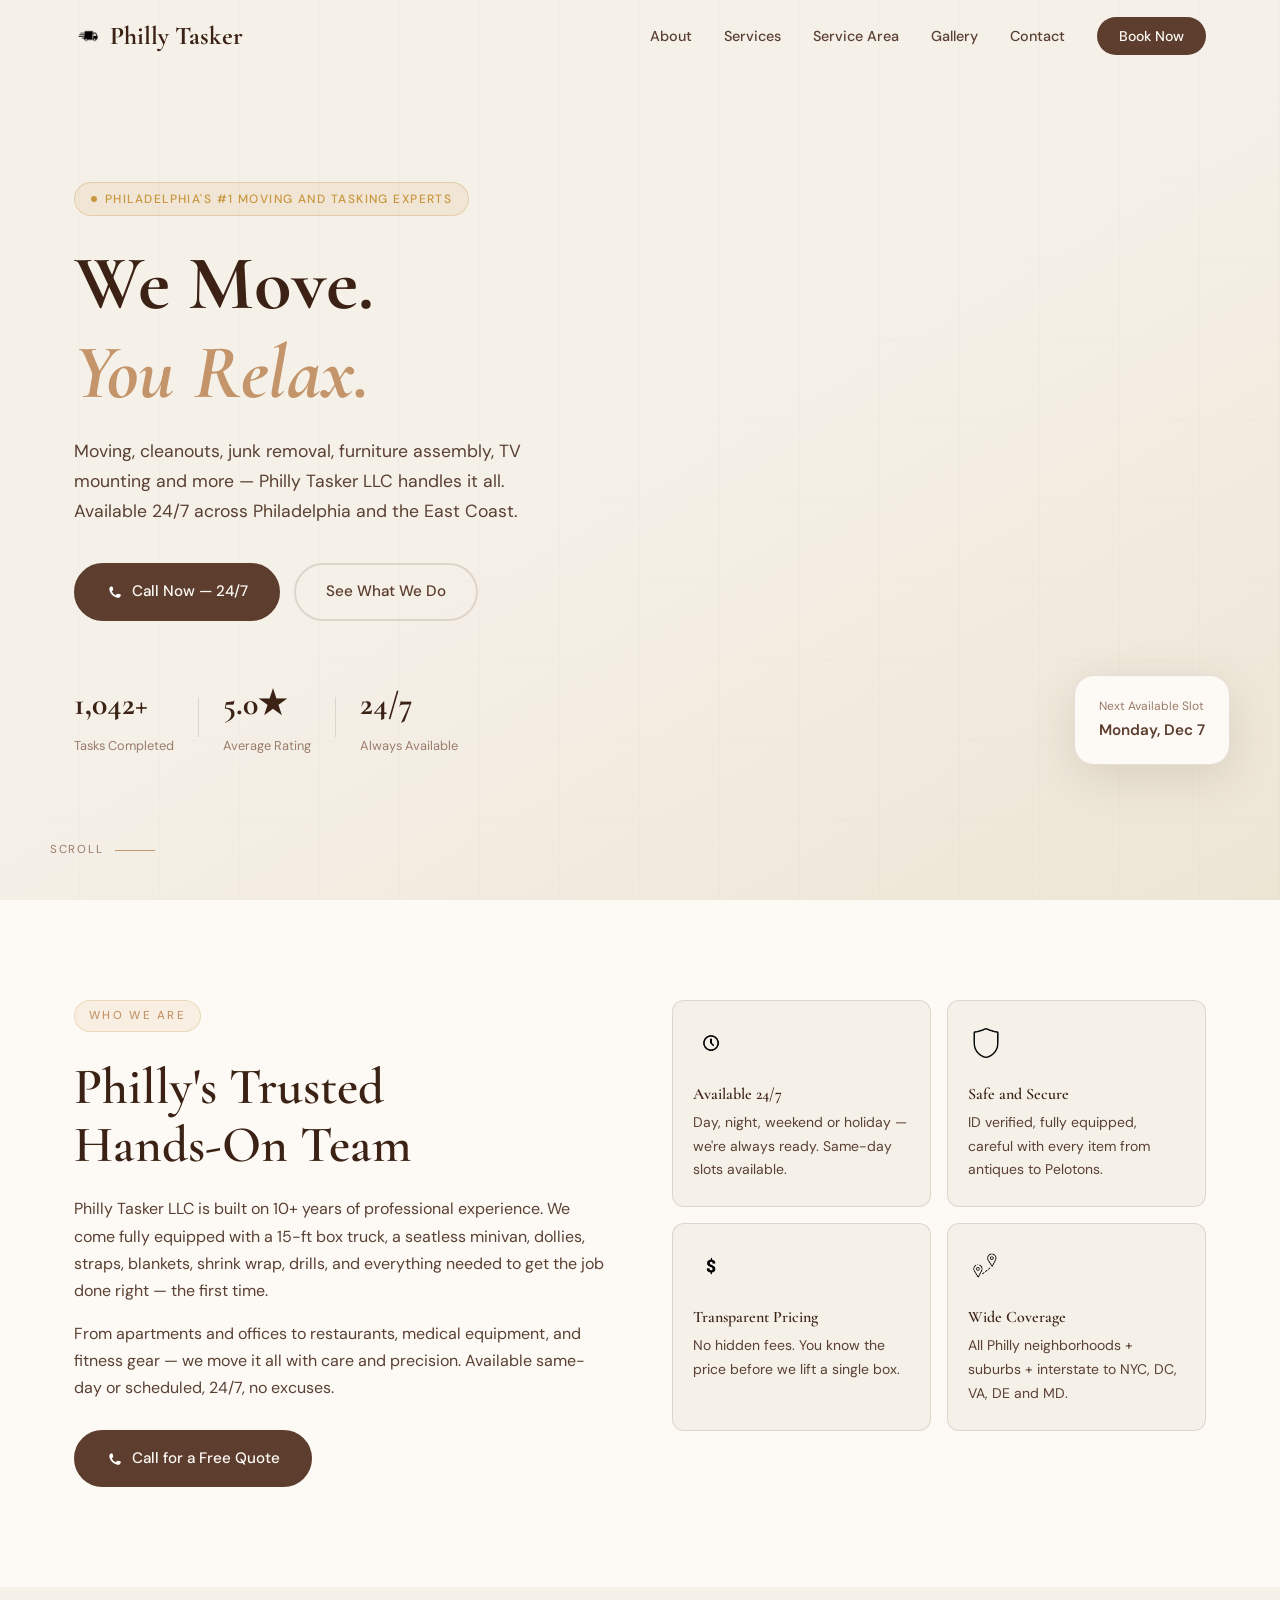
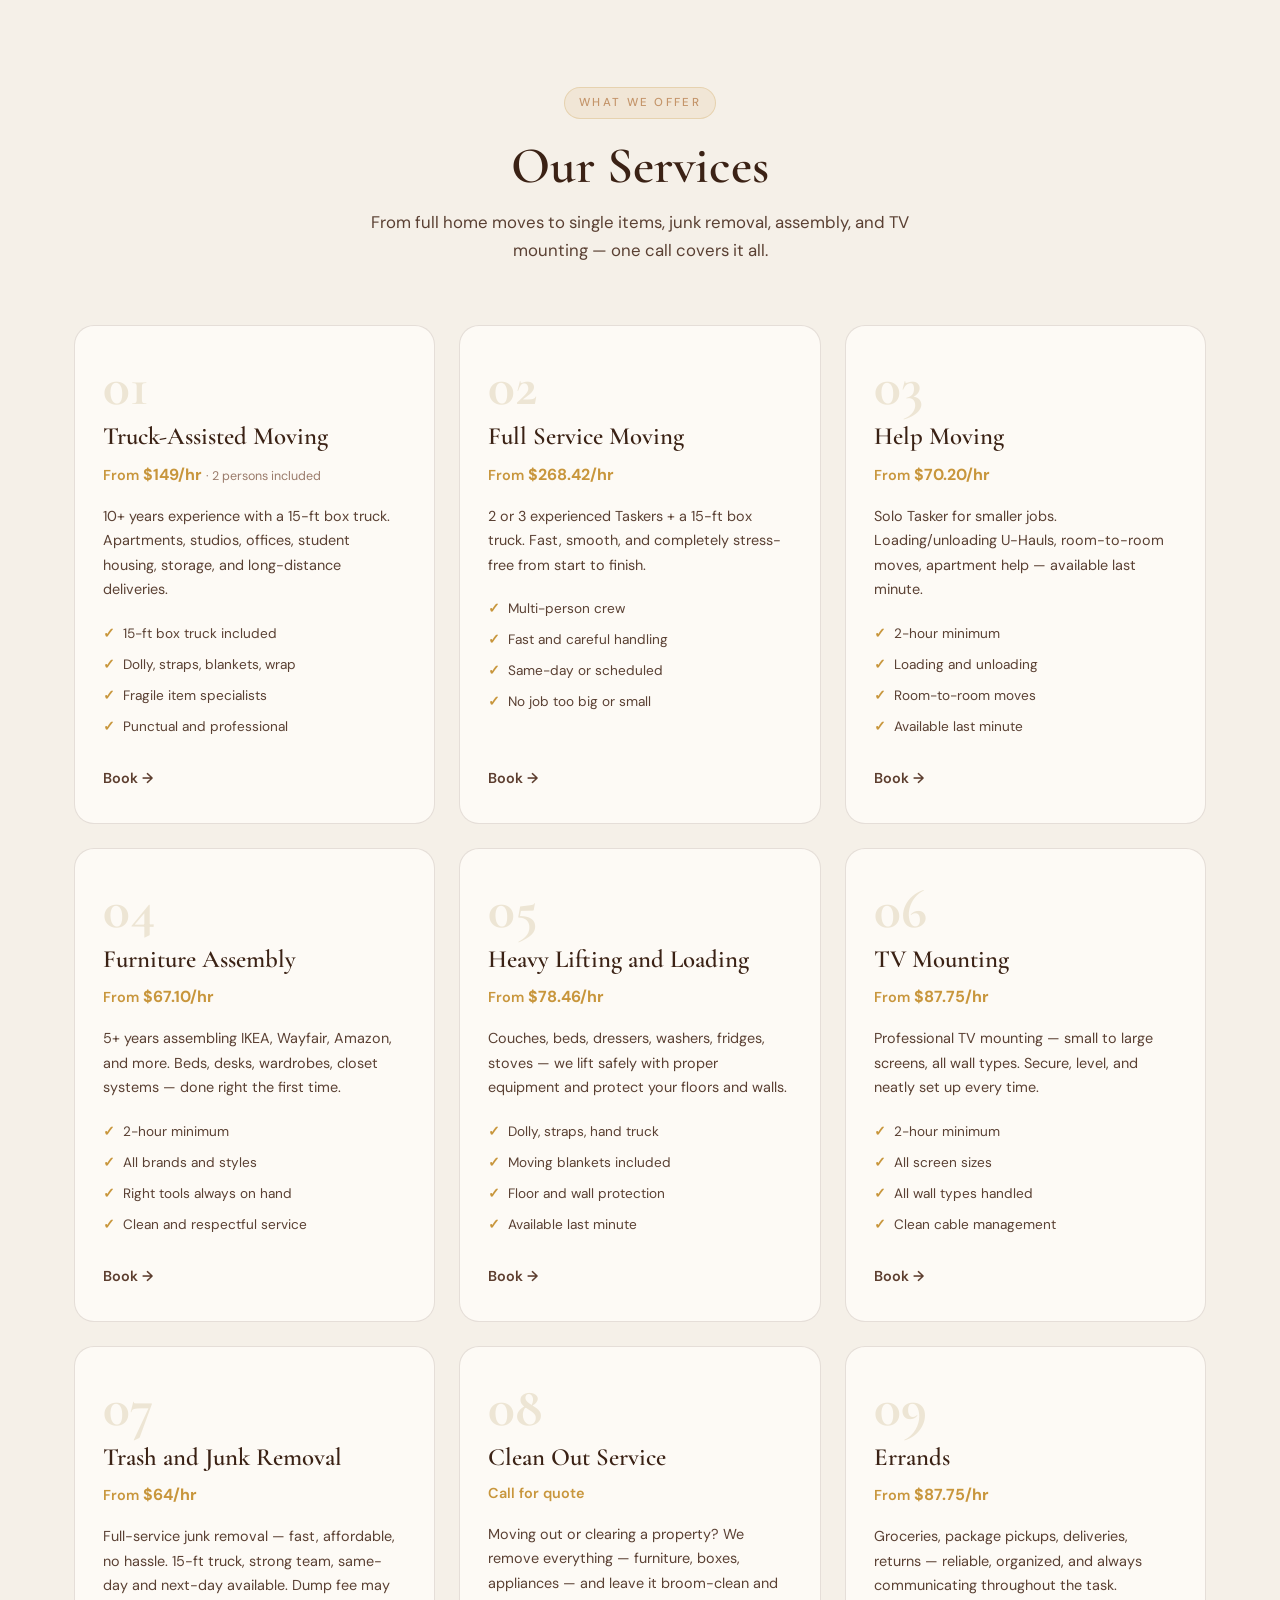
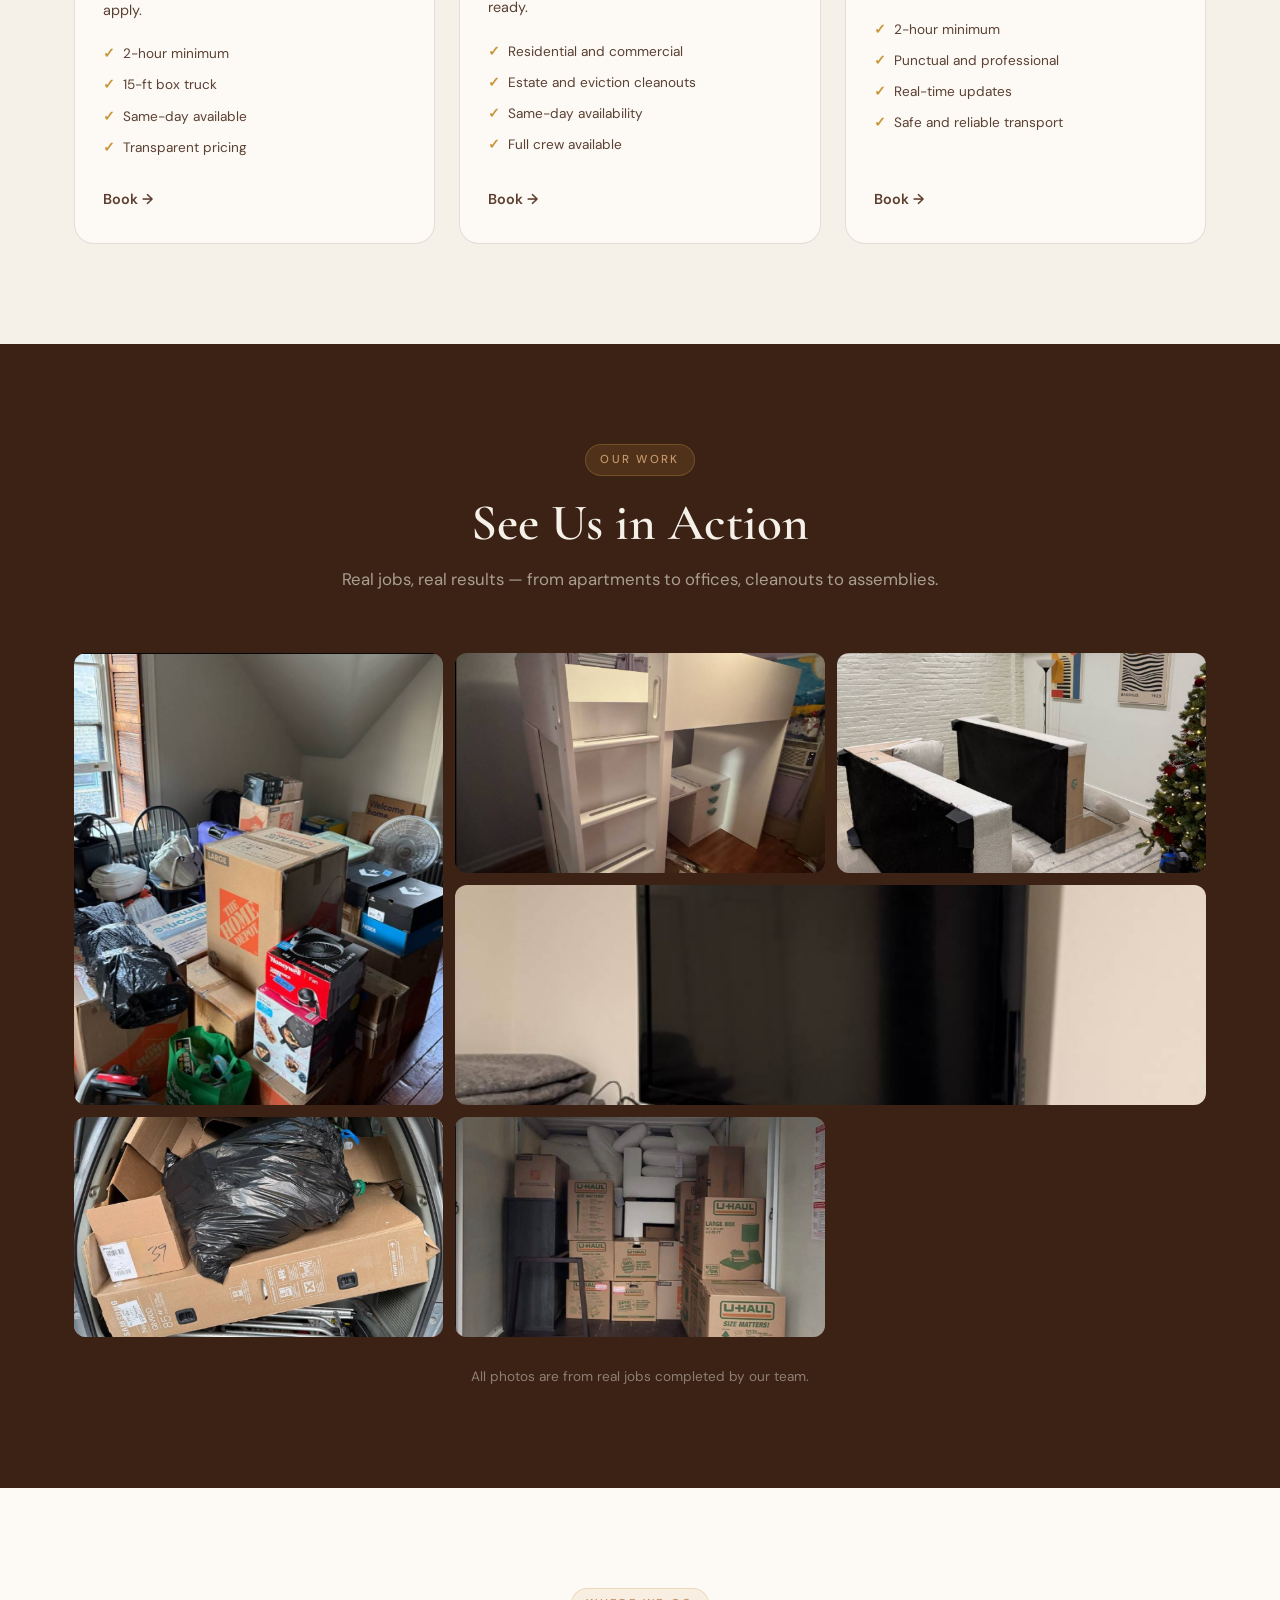
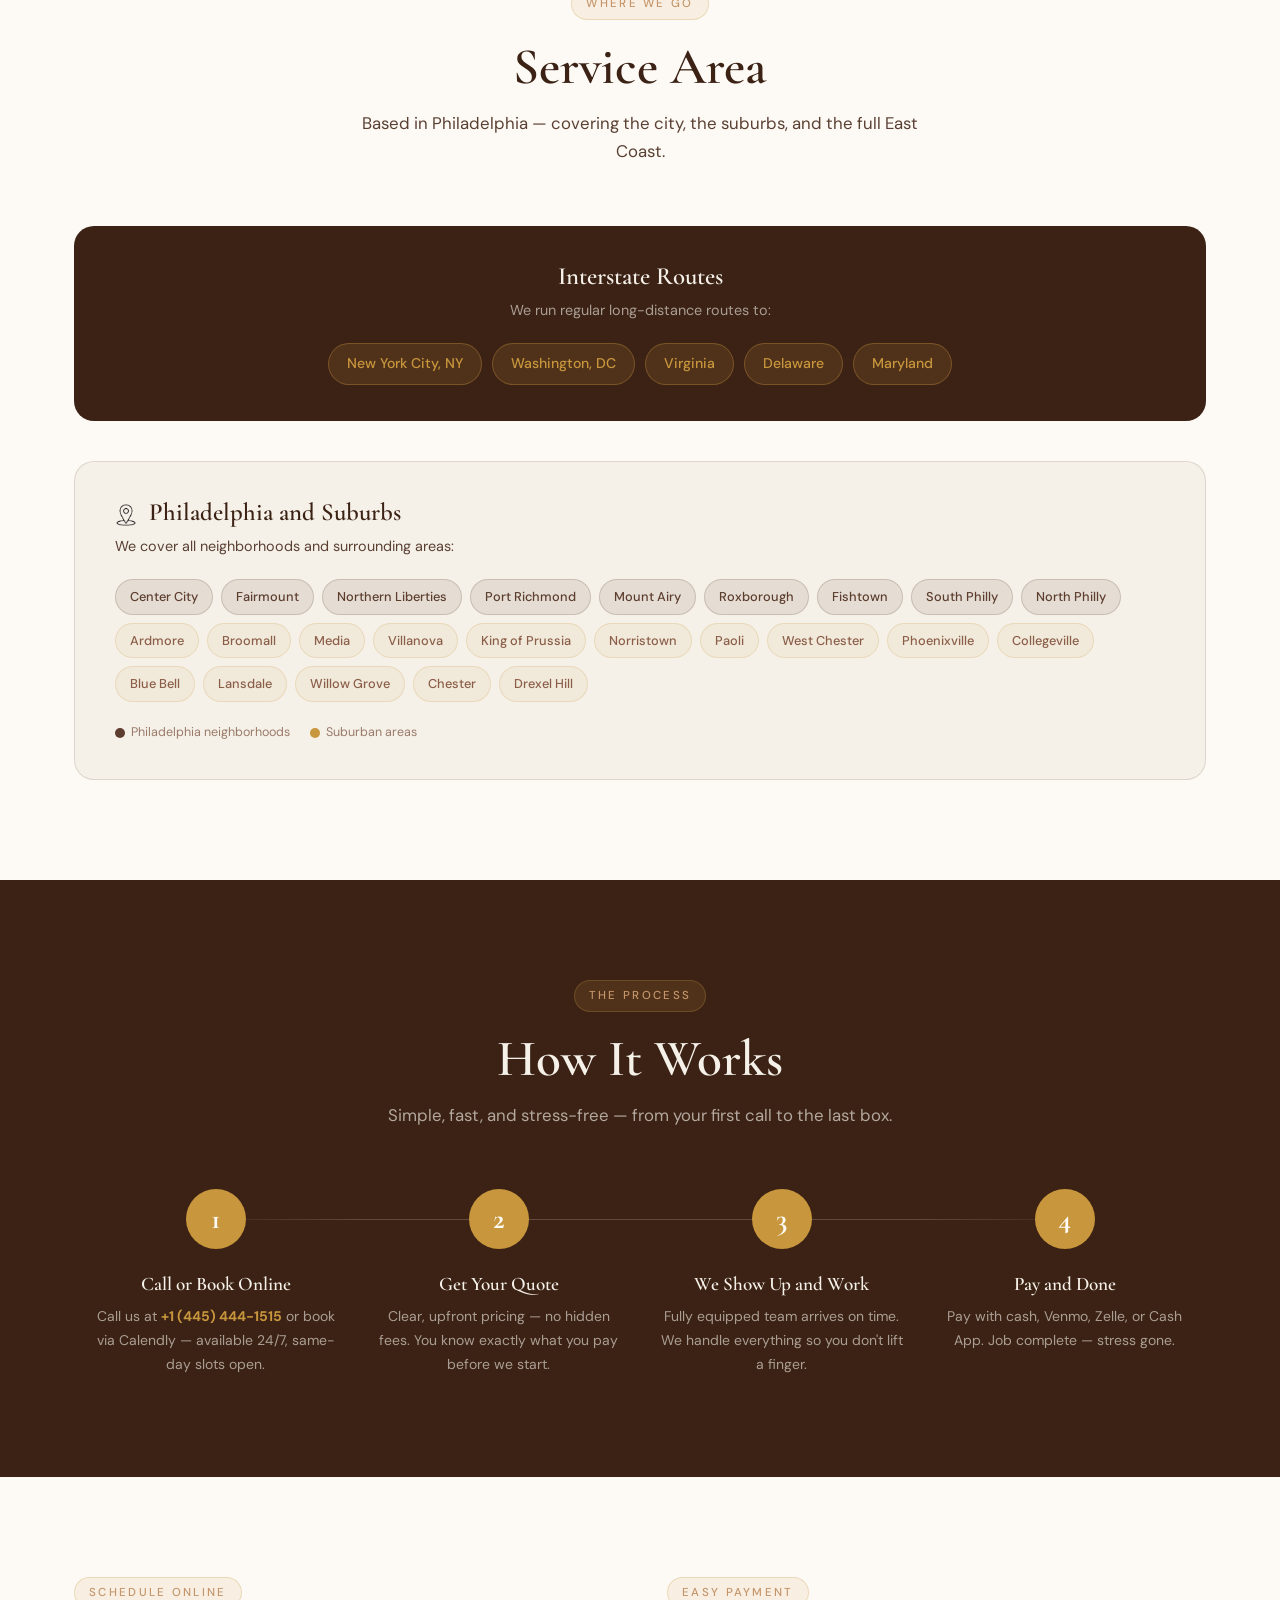
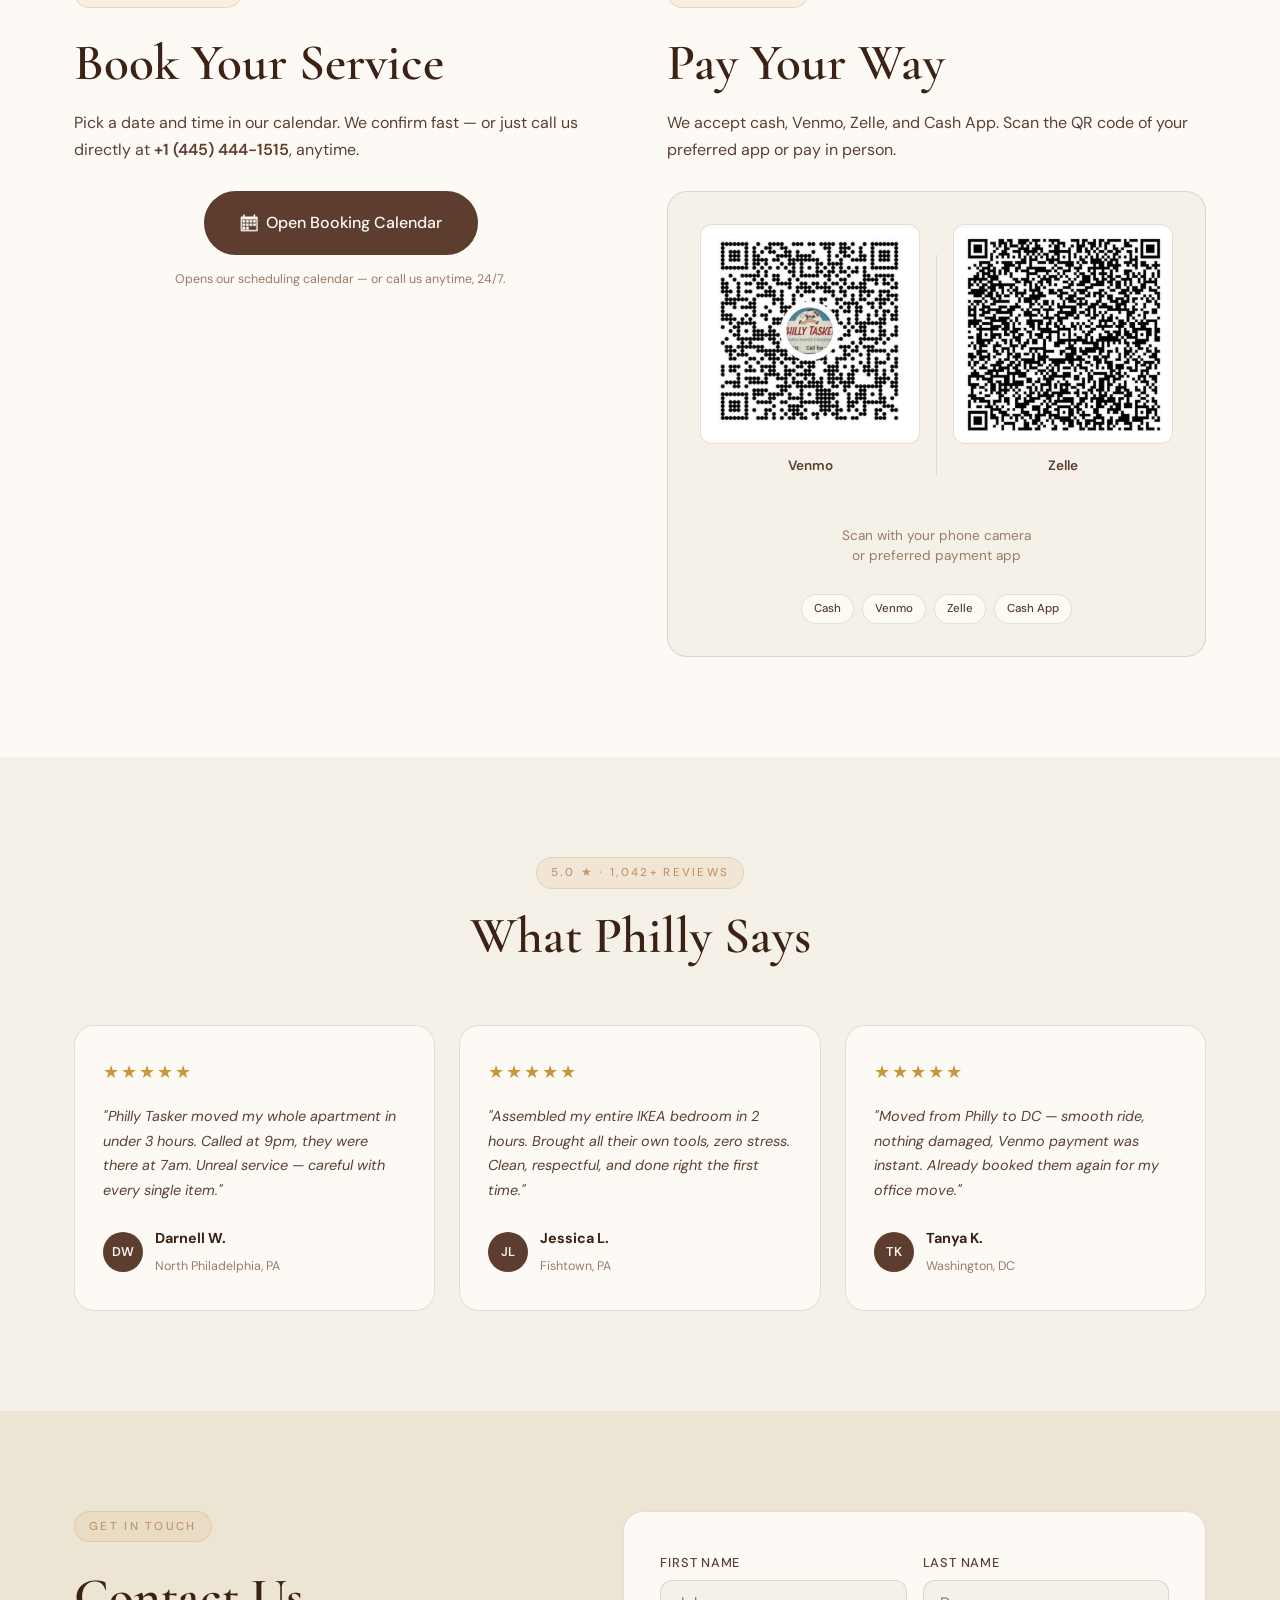
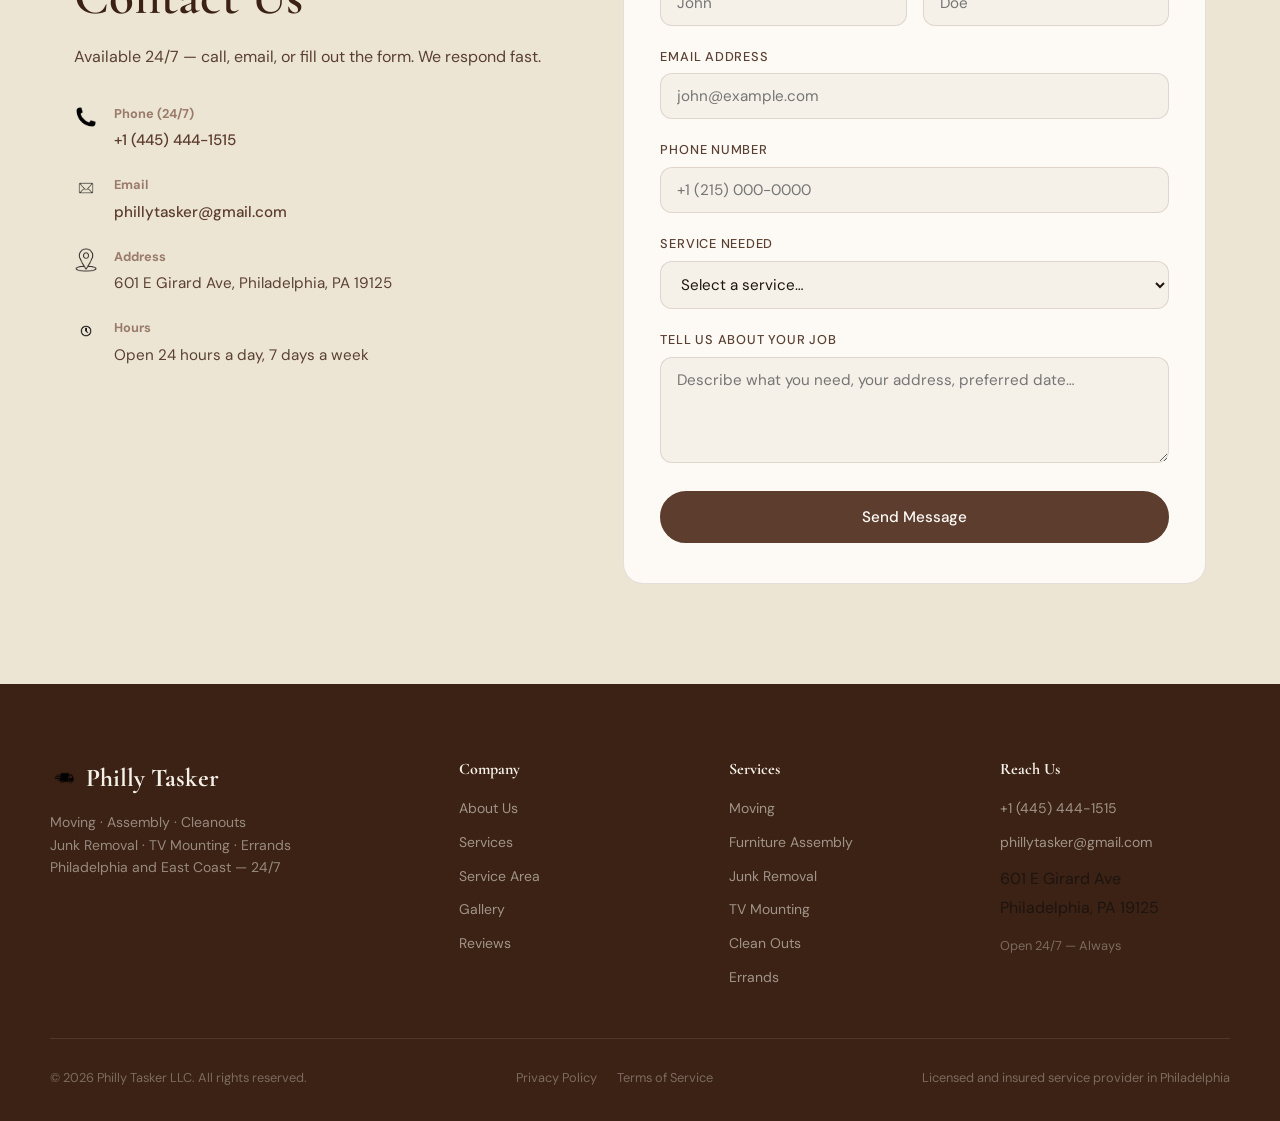
==== commit 69a49451: "." ====
--- a/index.html
+++ b/index.html
@@ -15,7 +15,7 @@
   <meta name="robots" content="index, follow" />
 
   <!-- Open Graph (Facebook / WhatsApp / LinkedIn) -->
-  <meta property="og:title" content="Philly Tasker LLC — Moving & Cleanout Services" />
+  <meta property="og:title" content="Philly Tasker LLC — Moving and Cleanout Services" />
   <meta property="og:description" content="Fast and reliable moving, junk removal, furniture assembly and cleanout services in Philadelphia. Book your service online." />
   <meta property="og:type" content="website" />
   <meta property="og:url" content="https://phillytasker.com" />
@@ -176,7 +176,7 @@
         <div class="service-card reveal">
           <div class="sc-num">01</div>
           <h3>Truck-Assisted Moving</h3>
-          <p class="sc-price">From <strong>$98.07/hr</strong></p>
+          <p class="sc-price">From <strong>$149/hr</strong> <span class="sc-included">· 2 persons included</span></p>
           <p>10+ years experience with a 15-ft box truck. Apartments, studios, offices, student housing, storage, and long-distance deliveries.</p>
           <ul>
             <li>15-ft box truck included</li>
--- a/style.css
+++ b/style.css
@@ -584,12 +584,13 @@
 /* ─── SERVICE PRICE ─── */
 .sc-price { font-size: 0.85rem; color: var(--gold); font-weight: 600; margin-bottom: 10px; }
 .sc-price strong { font-size: 1rem; }
+.sc-included { font-size: 0.78rem; color: var(--text-light); font-weight: 400; }
 
 /* ─── ICON IMAGES ─── */
 .ac-icon img, .ac-icon-img { width: 36px; height: 36px; object-fit: contain; }
 .cd-icon img, .cd-icon-img { width: 24px; height: 24px; object-fit: contain; }
 .btn-icon { width: 18px; height: 18px; object-fit: contain; vertical-align: middle; }
-.logo-img { width: 70px; height: 70px; object-fit: contain; }
+.logo-img { width: 28px; height: 28px; object-fit: contain; }
 .ibadge-img { width: 18px; height: 18px; object-fit: contain; vertical-align: middle; }
 .area-local-icon { width: 22px; height: 22px; object-fit: contain; vertical-align: middle; margin-right: 6px; }
 .footer-address { display: flex; flex-direction: column; gap: 2px; }
@@ -827,9 +828,7 @@
 .footer-legal { display: flex; gap: 20px; }
 .footer-legal a { font-size: 0.8rem; color: rgba(245,240,232,0.35); transition: color 0.2s; }
 .footer-legal a:hover { color: var(--cream); }
-.footer-legal a {
-  text-decoration: underline;
-}
+
 /* ─── RESPONSIVE ─── */
 @media (max-width: 1024px) {
   .services-grid { grid-template-columns: repeat(2, 1fr); }
@@ -853,6 +852,14 @@
   .steps::before { display: none; }
 
   .booking-grid { grid-template-columns: 1fr; gap: 40px; }
+  .booking-block { text-align: center; }
+  .calendly-wrapper { text-align: center; }
+
+  /* QR codes stack vertically on mobile */
+  .qr-double { flex-direction: column; gap: 24px; }
+  .qr-divider { width: 80%; height: 1px; }
+  .qr-item .qr-placeholder { width: 180px; height: 180px; }
+
   .testi-grid { grid-template-columns: 1fr; }
   .contact-grid { grid-template-columns: 1fr; gap: 40px; }
   .contact-form { padding: 28px 24px; }
@@ -866,4 +873,9 @@
 @media (max-width: 480px) {
   .steps { grid-template-columns: 1fr; }
   h1 { font-size: 2.3rem; }
+  .qr-item .qr-placeholder { width: 150px; height: 150px; }
+  .booking-block p { font-size: 0.9rem; }
+  .qr-card { padding: 20px 16px; }
+  .payment-icons { gap: 6px; }
+  .pi { font-size: 0.68rem; padding: 4px 10px; }
 }
--- a/style.css
+++ b/style.css
@@ -584,12 +584,13 @@
 /* ─── SERVICE PRICE ─── */
 .sc-price { font-size: 0.85rem; color: var(--gold); font-weight: 600; margin-bottom: 10px; }
 .sc-price strong { font-size: 1rem; }
+.sc-included { font-size: 0.78rem; color: var(--text-light); font-weight: 400; }
 
 /* ─── ICON IMAGES ─── */
 .ac-icon img, .ac-icon-img { width: 36px; height: 36px; object-fit: contain; }
 .cd-icon img, .cd-icon-img { width: 24px; height: 24px; object-fit: contain; }
 .btn-icon { width: 18px; height: 18px; object-fit: contain; vertical-align: middle; }
-.logo-img { width: 70px; height: 70px; object-fit: contain; }
+.logo-img { width: 28px; height: 28px; object-fit: contain; }
 .ibadge-img { width: 18px; height: 18px; object-fit: contain; vertical-align: middle; }
 .area-local-icon { width: 22px; height: 22px; object-fit: contain; vertical-align: middle; margin-right: 6px; }
 .footer-address { display: flex; flex-direction: column; gap: 2px; }
@@ -827,9 +828,7 @@
 .footer-legal { display: flex; gap: 20px; }
 .footer-legal a { font-size: 0.8rem; color: rgba(245,240,232,0.35); transition: color 0.2s; }
 .footer-legal a:hover { color: var(--cream); }
-.footer-legal a {
-  text-decoration: underline;
-}
+
 /* ─── RESPONSIVE ─── */
 @media (max-width: 1024px) {
   .services-grid { grid-template-columns: repeat(2, 1fr); }
@@ -853,6 +852,14 @@
   .steps::before { display: none; }
 
   .booking-grid { grid-template-columns: 1fr; gap: 40px; }
+  .booking-block { text-align: center; }
+  .calendly-wrapper { text-align: center; }
+
+  /* QR codes stack vertically on mobile */
+  .qr-double { flex-direction: column; gap: 24px; }
+  .qr-divider { width: 80%; height: 1px; }
+  .qr-item .qr-placeholder { width: 180px; height: 180px; }
+
   .testi-grid { grid-template-columns: 1fr; }
   .contact-grid { grid-template-columns: 1fr; gap: 40px; }
   .contact-form { padding: 28px 24px; }
@@ -866,4 +873,9 @@
 @media (max-width: 480px) {
   .steps { grid-template-columns: 1fr; }
   h1 { font-size: 2.3rem; }
+  .qr-item .qr-placeholder { width: 150px; height: 150px; }
+  .booking-block p { font-size: 0.9rem; }
+  .qr-card { padding: 20px 16px; }
+  .payment-icons { gap: 6px; }
+  .pi { font-size: 0.68rem; padding: 4px 10px; }
 }
